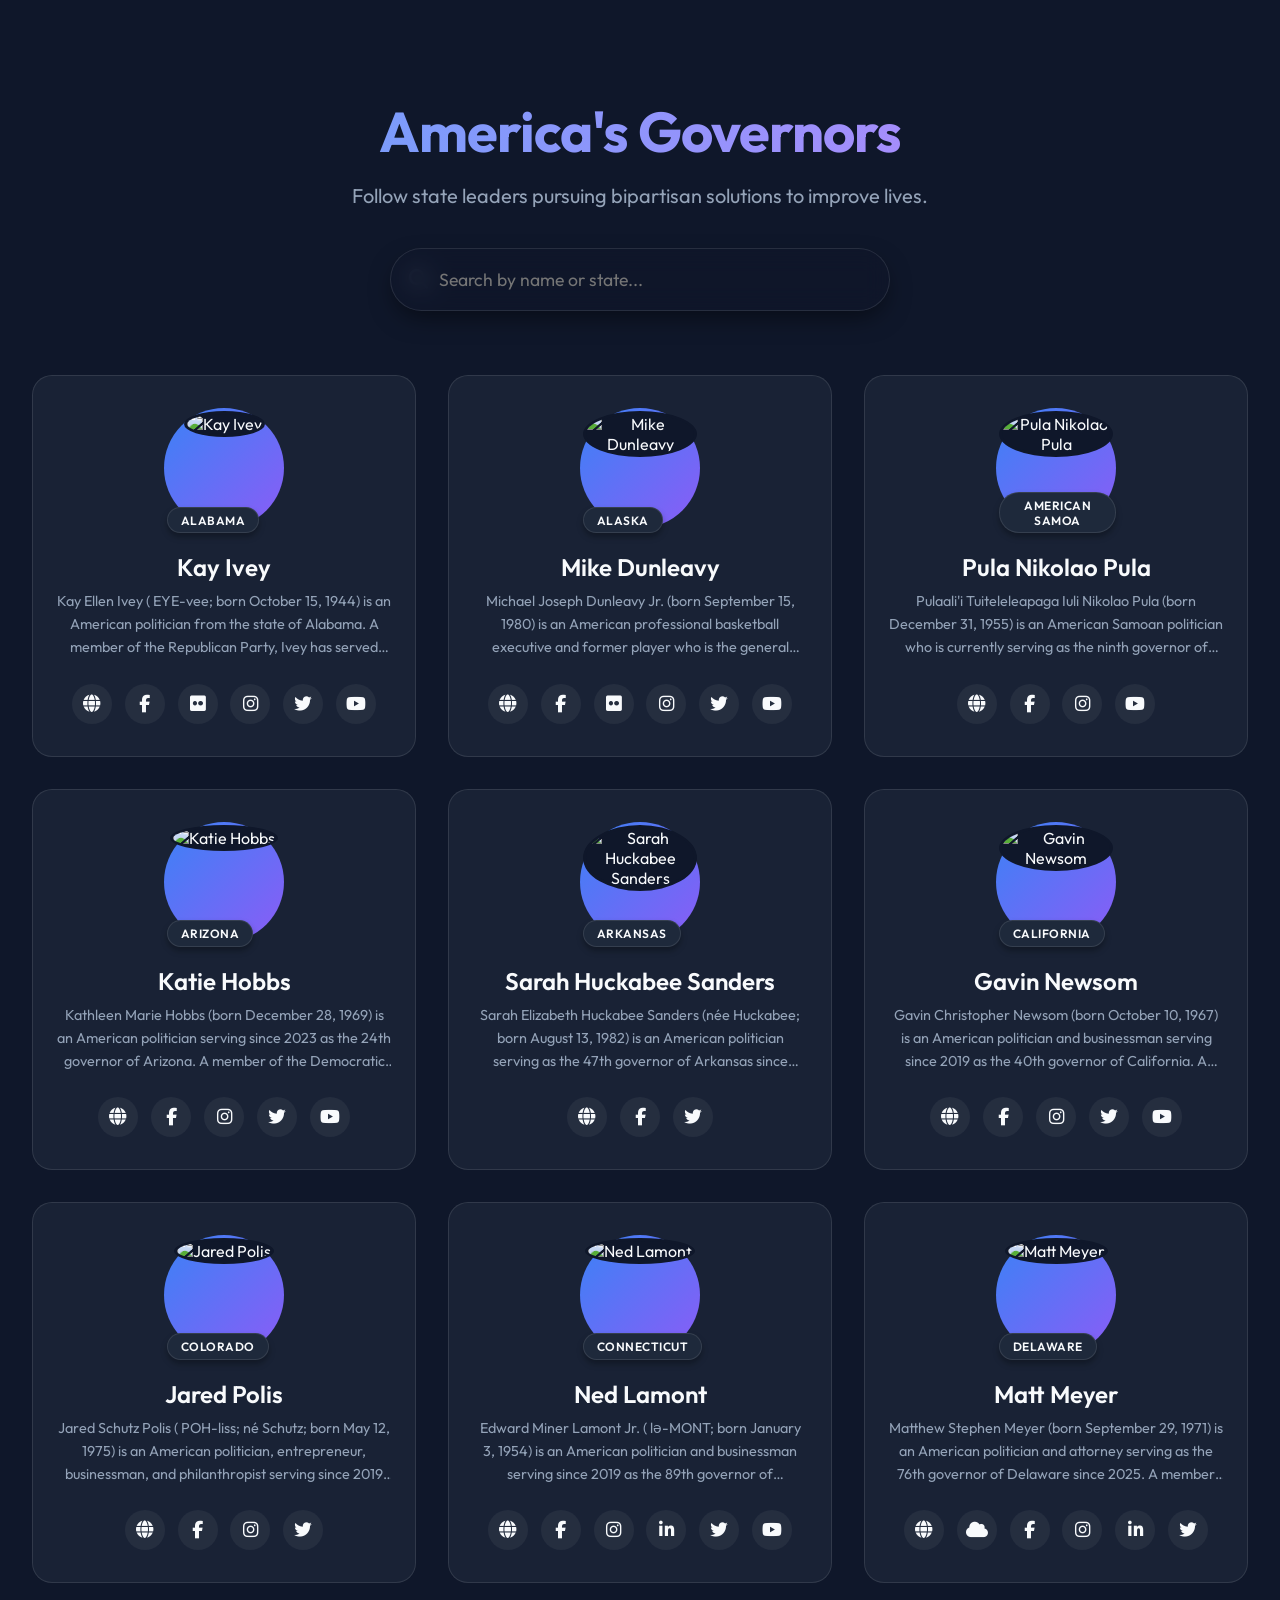
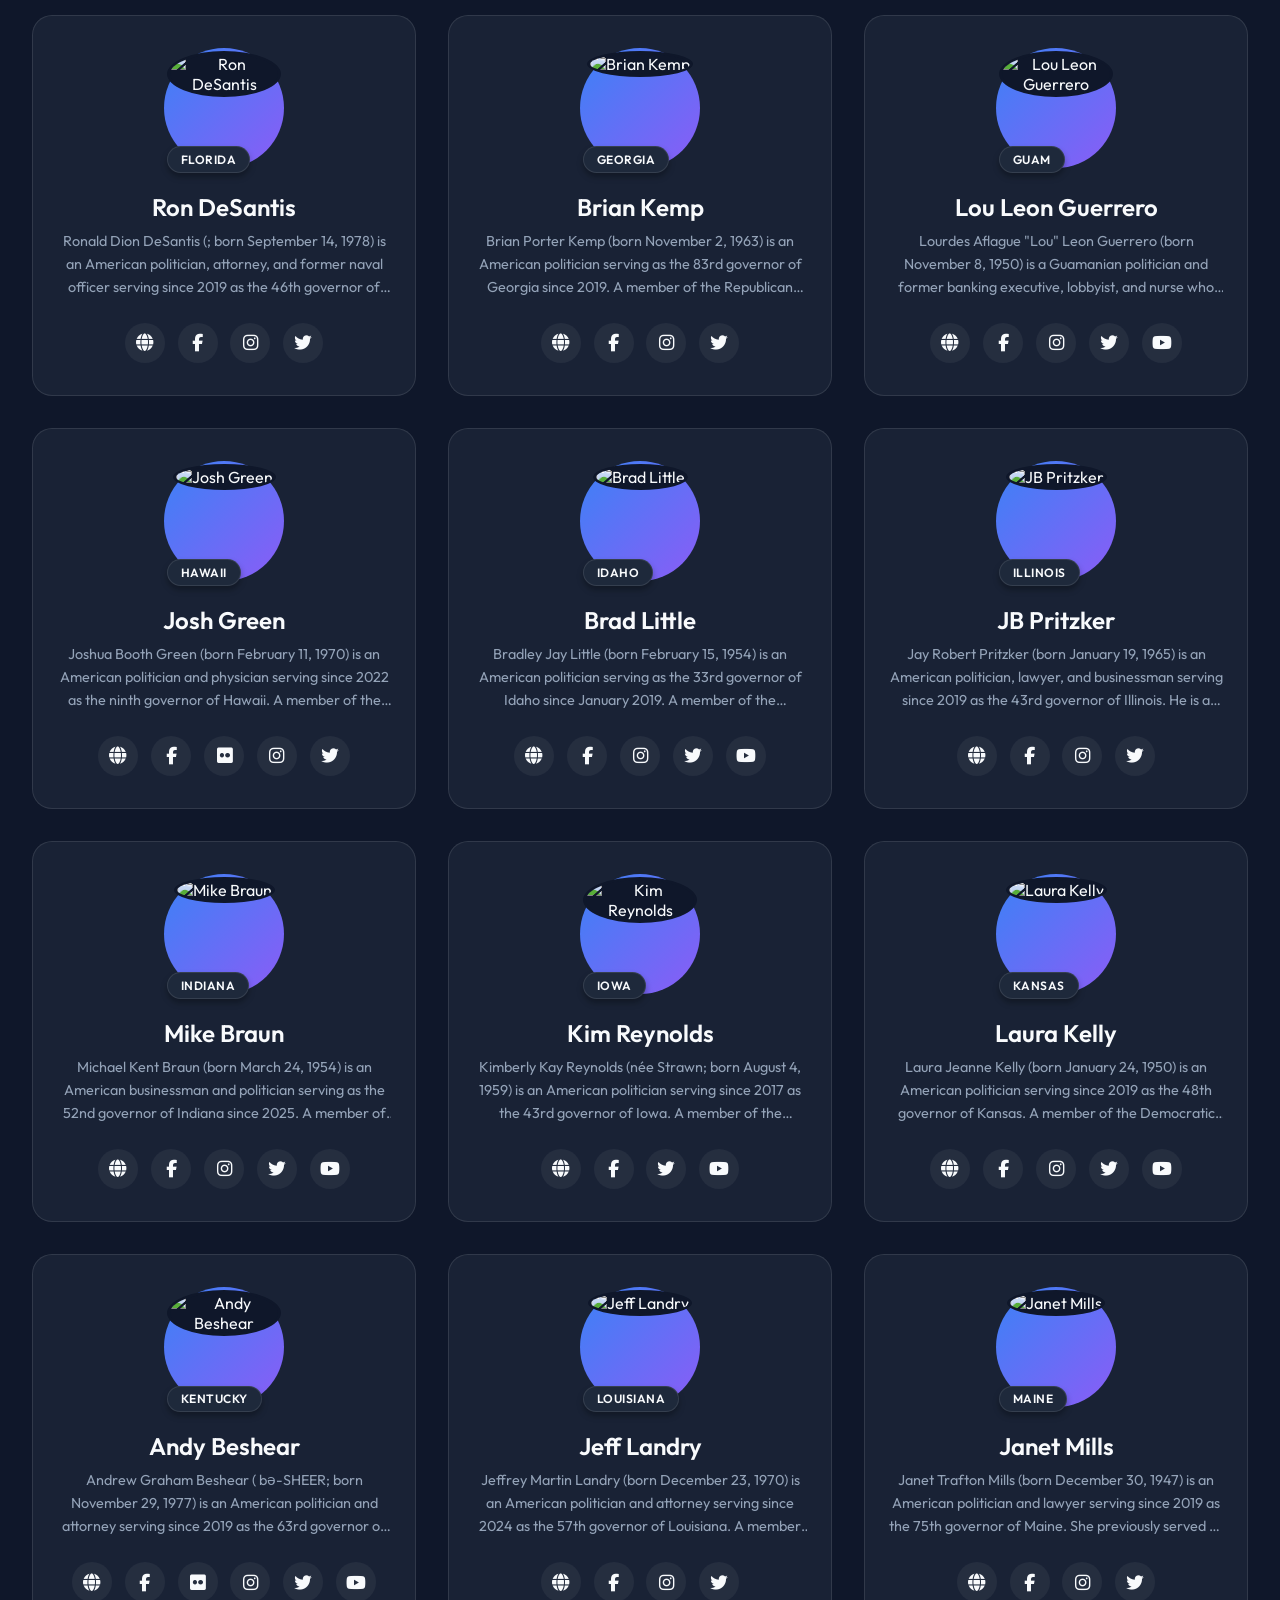
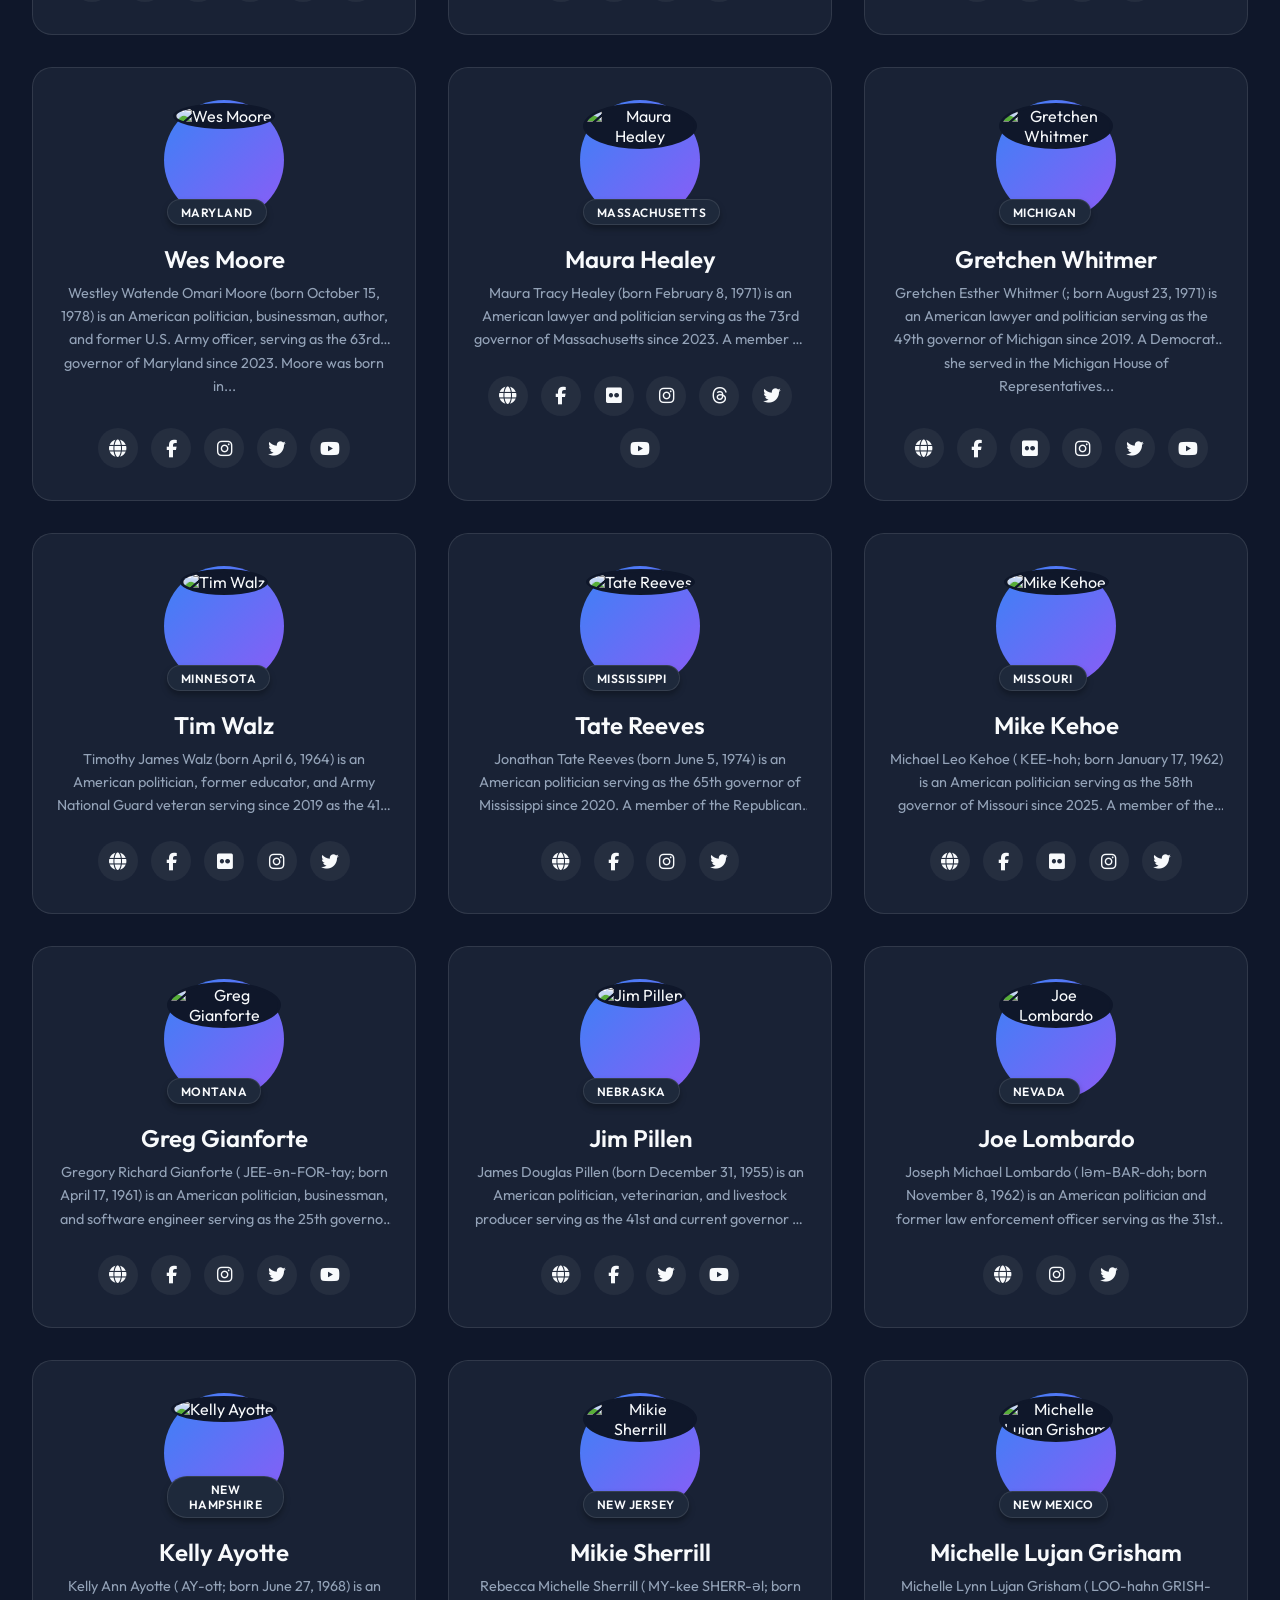
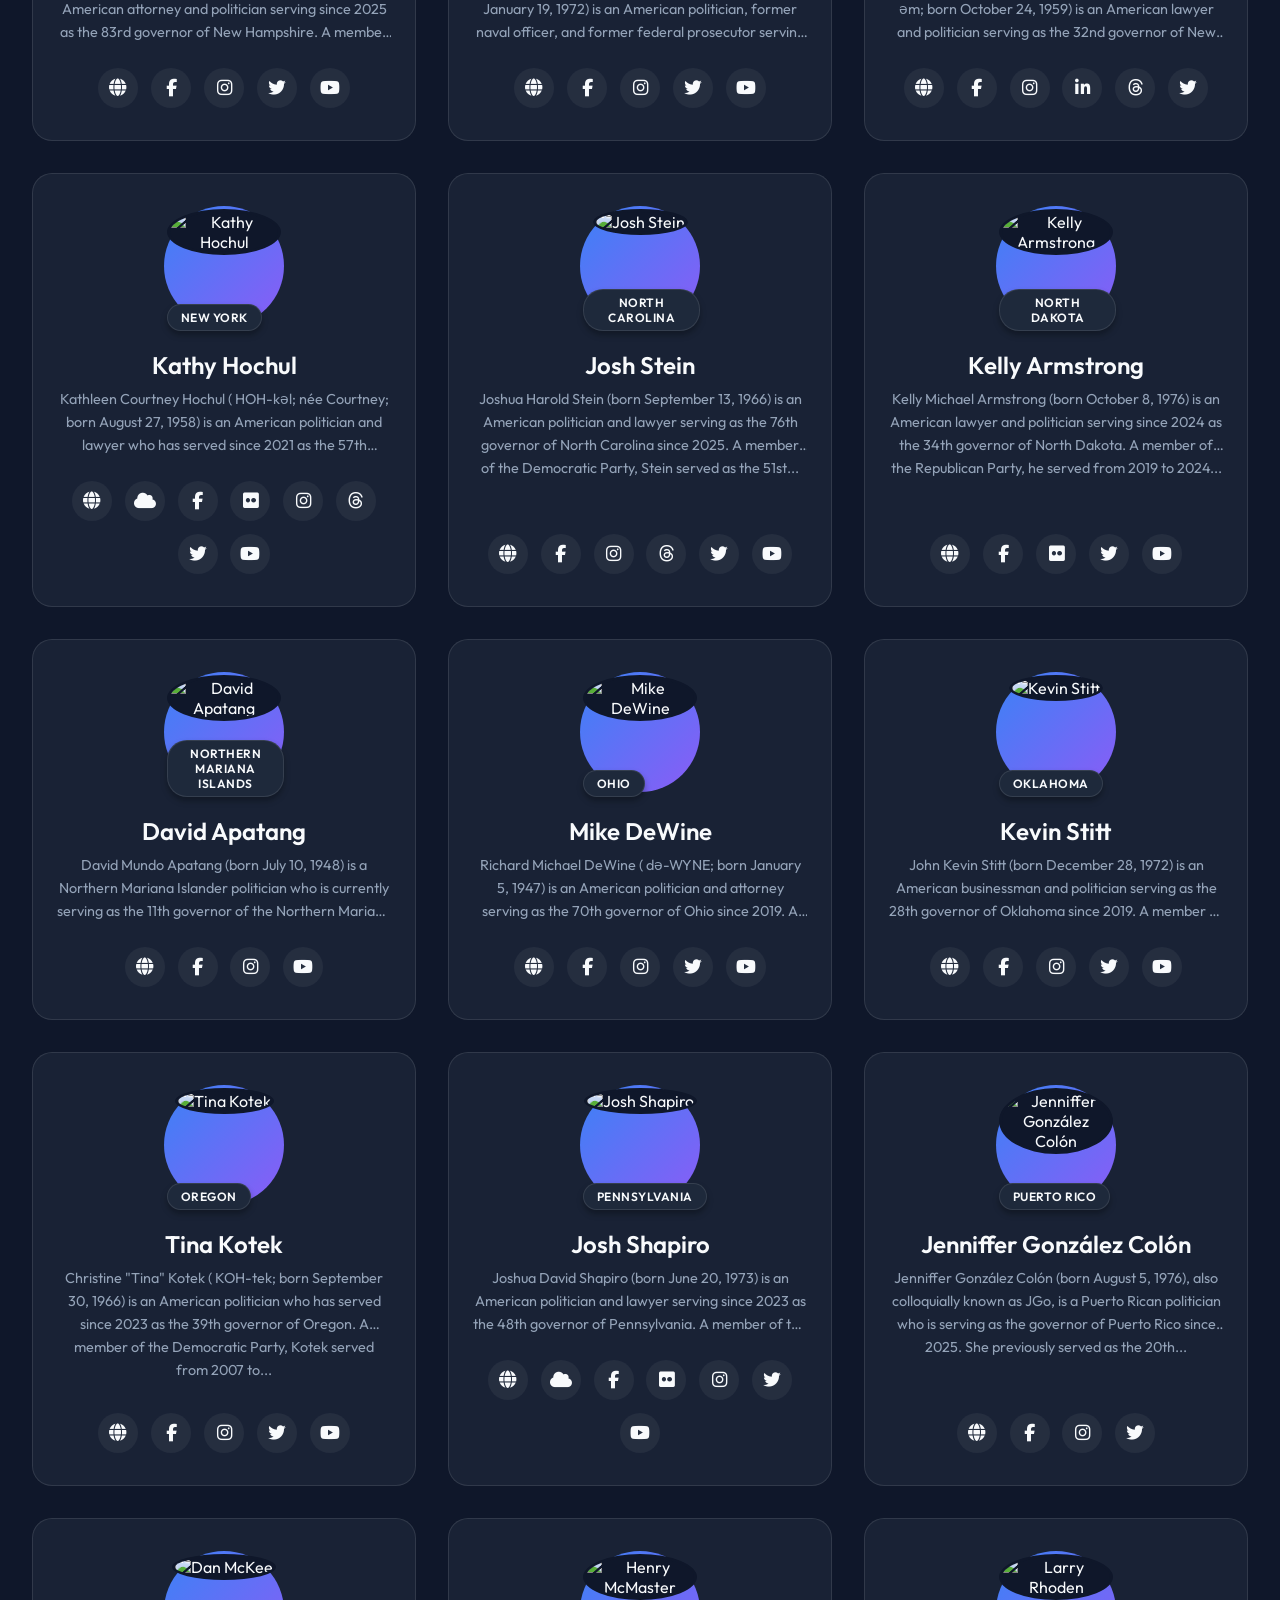
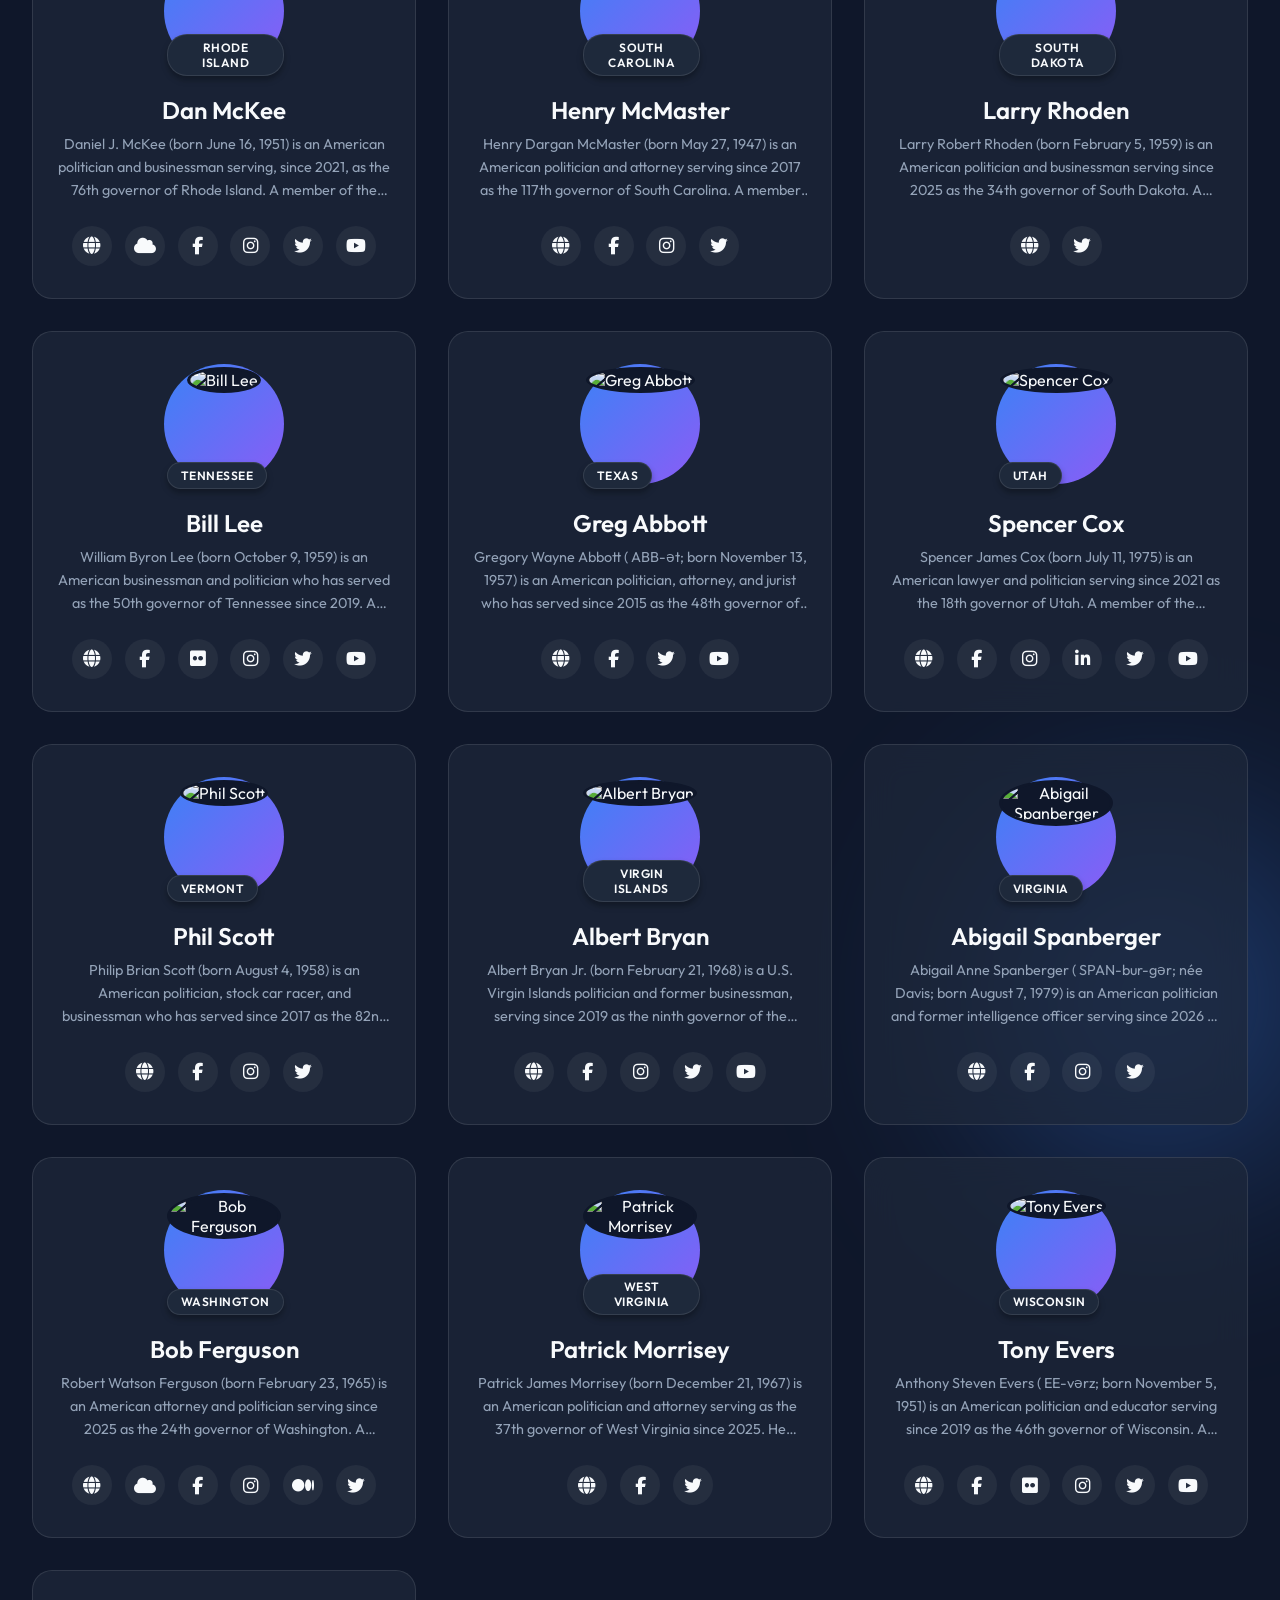
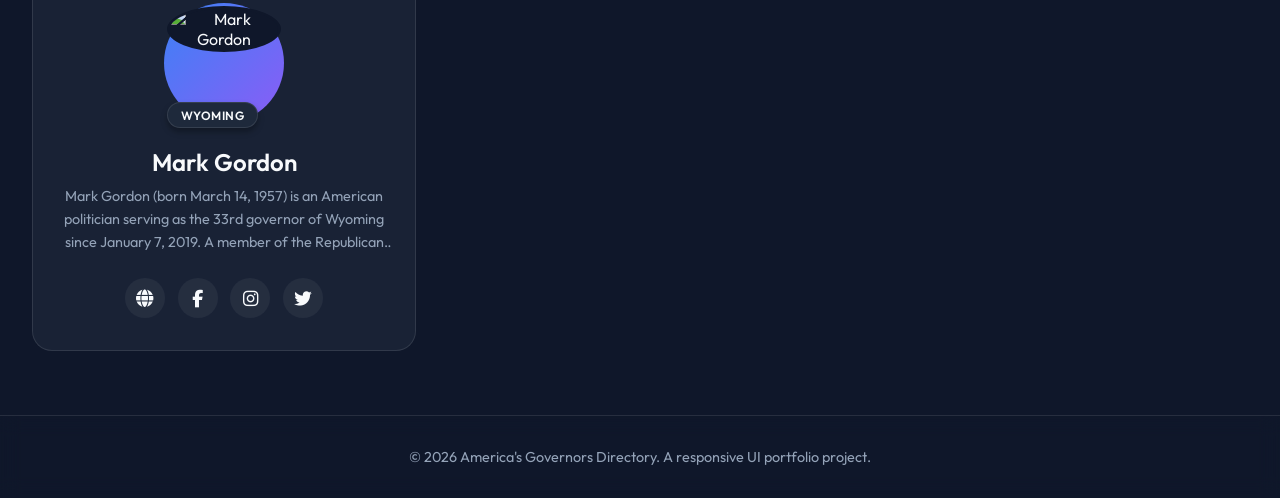
==== index.html @ 34f61ead "Initial commit: Modern UI for America's Governors Directory" ====
<!DOCTYPE html>
<html lang="en">
<head>
    <meta charset="UTF-8">
    <meta name="viewport" content="width=device-width, initial-scale=1.0">
    <title>America's Governors | Social Media Directory</title>
    <meta name="description" content="Follow America's Governors as they lead bipartisan solutions to improve lives through state government.">
    <link rel="stylesheet" href="style.css">
    <!-- Google Fonts for modern typography -->
    <link rel="preconnect" href="https://fonts.googleapis.com">
    <link rel="preconnect" href="https://fonts.gstatic.com" crossorigin>
    <link href="https://fonts.googleapis.com/css2?family=Outfit:wght@300;400;500;600;700&display=swap" rel="stylesheet">
    <!-- FontAwesome for Social Icons -->
    <link rel="stylesheet" href="https://cdnjs.cloudflare.com/ajax/libs/font-awesome/6.4.0/css/all.min.css">
</head>
<body>
    <div class="background-blob blob-1"></div>
    <div class="background-blob blob-2"></div>
    

    <header class="hero">
        <div class="hero-content">
            <h1>America's Governors</h1>
            <p>Follow state leaders pursuing bipartisan solutions to improve lives.</p>
            <div class="search-container">
                <i class="fa-solid fa-magnifying-glass search-icon"></i>
                <input type="text" id="searchInput" placeholder="Search by name or state..." autocomplete="off">
            </div>
        </div>
    </header>

    <main class="container">
        <div id="loader" class="loader">
            <div class="spinner"></div>
            <p>Loading Directory...</p>
        </div>
        
        <div class="grid" id="governorsGrid">
            <!-- Cards will be injected here by app.js -->
        </div>
        
        <div id="noResults" class="no-results hidden">
            <i class="fa-regular fa-face-frown-open"></i>
            <h3>No Governors Found</h3>
            <p>Try adjusting your search terms.</p>
        </div>
    </main>

    <footer>
        <p>&copy; 2026 America's Governors Directory. A responsive UI portfolio project.</p>
    </footer>

    <script src="data.js"></script>
    <script src="app.js"></script>
</body>
</html>
---- style.css ----
:root {
    --bg-color: #0f172a;
    --card-bg: rgba(30, 41, 59, 0.7);
    --card-border: rgba(255, 255, 255, 0.1);
    --text-main: #f8fafc;
    --text-muted: #94a3b8;
    --accent-1: #3b82f6;
    --accent-2: #8b5cf6;
    --focus-ring: rgba(59, 130, 246, 0.5);
}

* {
    box-sizing: border-box;
    margin: 0;
    padding: 0;
}

body {
    font-family: 'Outfit', sans-serif;
    background-color: var(--bg-color);
    color: var(--text-main);
    min-height: 100vh;
    display: flex;
    flex-direction: column;
    overflow-x: hidden;
    position: relative;
}

.top-nav {
    background: rgba(15, 23, 42, 0.8);
    backdrop-filter: blur(12px);
    -webkit-backdrop-filter: blur(12px);
    border-bottom: 1px solid var(--card-border);
    position: sticky;
    top: 0;
    z-index: 100;
}

.nav-container {
    max-width: 1400px;
    margin: 0 auto;
    padding: 1rem 2rem;
    display: flex;
    justify-content: space-between;
    align-items: center;
    flex-wrap: wrap;
    gap: 1rem;
}

.nav-logo {
    font-size: 1.5rem;
    color: var(--text-main);
    text-decoration: none;
}

.nav-logo b {
    color: var(--accent-1);
}

.nav-links {
    list-style: none;
    display: flex;
    gap: 1.5rem;
    flex-wrap: wrap;
}

.nav-links a {
    color: var(--text-muted);
    text-decoration: none;
    font-weight: 500;
    font-size: 0.95rem;
    transition: color 0.2s ease;
}

.nav-links a:hover, .nav-links a.active {
    color: var(--accent-1);
}

/* Background animated blobs for modern aesthetic */
.background-blob {
    position: absolute;
    border-radius: 50%;
    filter: blur(100px);
    z-index: -1;
    opacity: 0.5;
    animation: float 20s infinite alternate;
}

.blob-1 {
    top: -10%;
    left: -10%;
    width: 600px;
    height: 600px;
    background: radial-gradient(circle, var(--accent-2), transparent 70%);
}

.blob-2 {
    bottom: 10%;
    right: -10%;
    width: 500px;
    height: 500px;
    background: radial-gradient(circle, var(--accent-1), transparent 70%);
    animation-delay: -10s;
}

@keyframes float {
    0% { transform: translate(0, 0) scale(1); }
    100% { transform: translate(50px, 50px) scale(1.1); }
}

.hero {
    text-align: center;
    padding: 6rem 2rem 4rem;
    position: relative;
    z-index: 10;
}

.hero h1 {
    font-size: 3.5rem;
    font-weight: 700;
    margin-bottom: 1rem;
    background: linear-gradient(to right, #60a5fa, #c084fc);
    -webkit-background-clip: text;
    -webkit-text-fill-color: transparent;
    letter-spacing: -1px;
}

.hero p {
    font-size: 1.25rem;
    color: var(--text-muted);
    max-width: 600px;
    margin: 0 auto 2.5rem;
}

.search-container {
    position: relative;
    max-width: 500px;
    margin: 0 auto;
}

.search-icon {
    position: absolute;
    left: 1.2rem;
    top: 50%;
    transform: translateY(-50%);
    color: var(--text-muted);
    font-size: 1.2rem;
}

#searchInput {
    width: 100%;
    padding: 1.2rem 1.2rem 1.2rem 3rem;
    border-radius: 50px;
    border: 1px solid var(--card-border);
    background: rgba(15, 23, 42, 0.6);
    backdrop-filter: blur(12px);
    -webkit-backdrop-filter: blur(12px);
    color: var(--text-main);
    font-size: 1.1rem;
    font-family: 'Outfit', sans-serif;
    transition: all 0.3s ease;
    box-shadow: 0 10px 25px -5px rgba(0, 0, 0, 0.5);
}

#searchInput:focus {
    outline: none;
    border-color: var(--accent-1);
    box-shadow: 0 0 0 3px var(--focus-ring);
}

.container {
    flex: 1;
    max-width: 1400px;
    margin: 0 auto;
    padding: 0 2rem 4rem;
    width: 100%;
    z-index: 10;
}

.grid {
    display: grid;
    grid-template-columns: repeat(auto-fill, minmax(300px, 1fr));
    gap: 2rem;
}

/* Glassmorphism Card Style */
.card {
    background: var(--card-bg);
    border: 1px solid var(--card-border);
    border-radius: 20px;
    padding: 2rem 1.5rem;
    display: flex;
    flex-direction: column;
    align-items: center;
    text-align: center;
    backdrop-filter: blur(16px);
    -webkit-backdrop-filter: blur(16px);
    transition: transform 0.3s cubic-bezier(0.175, 0.885, 0.32, 1.275), box-shadow 0.3s ease;
    position: relative;
    overflow: hidden;
}

.card::before {
    content: '';
    position: absolute;
    top: 0;
    left: 0;
    right: 0;
    height: 4px;
    background: linear-gradient(90deg, var(--accent-1), var(--accent-2));
    opacity: 0;
    transition: opacity 0.3s ease;
}

.card:hover {
    transform: translateY(-8px);
    box-shadow: 0 20px 40px -10px rgba(0, 0, 0, 0.5);
    background: rgba(30, 41, 59, 0.85);
}

.card:hover::before {
    opacity: 1;
}

.image-wrapper {
    width: 120px;
    height: 120px;
    border-radius: 50%;
    margin-bottom: 1.5rem;
    position: relative;
    padding: 3px;
    background: linear-gradient(135deg, var(--accent-1), var(--accent-2));
}

.profile-img {
    width: 100%;
    height: 100%;
    object-fit: cover;
    border-radius: 50%;
    background-color: var(--bg-color);
    border: 3px solid var(--bg-color);
}

/* Fallback avatar styles */
.avatar-placeholder {
    width: 100%;
    height: 100%;
    display: flex;
    align-items: center;
    justify-content: center;
    border-radius: 50%;
    background-color: #334155;
    color: var(--text-main);
    font-size: 2.5rem;
    font-weight: 600;
    border: 3px solid var(--bg-color);
}

.state-badge {
    position: absolute;
    bottom: -5px;
    background: #1e293b;
    border: 1px solid var(--card-border);
    padding: 0.3rem 0.8rem;
    border-radius: 20px;
    font-size: 0.75rem;
    font-weight: 600;
    letter-spacing: 0.5px;
    text-transform: uppercase;
    box-shadow: 0 4px 6px rgba(0, 0, 0, 0.3);
}

.gov-name {
    font-size: 1.5rem;
    font-weight: 600;
    margin-bottom: 0.5rem;
    color: var(--text-main);
}

.gov-summary {
    font-size: 0.9rem;
    color: var(--text-muted);
    line-height: 1.6;
    margin-bottom: 1.5rem;
    display: -webkit-box;
    -webkit-line-clamp: 3;
    -webkit-box-orient: vertical;
    overflow: hidden;
    text-overflow: ellipsis;
    flex-grow: 1; /* Pushes social links to bottom */
}

.social-links {
    display: flex;
    flex-wrap: wrap;
    justify-content: center;
    gap: 0.8rem;
    width: 100%;
}

.social-link {
    width: 40px;
    height: 40px;
    display: flex;
    align-items: center;
    justify-content: center;
    border-radius: 50%;
    background: rgba(255, 255, 255, 0.05);
    color: var(--text-main);
    text-decoration: none;
    font-size: 1.1rem;
    transition: all 0.2s ease;
    border: 1px solid transparent;
}

.social-link:hover {
    background: var(--accent-1);
    color: white;
    transform: scale(1.1) rotate(5deg);
    box-shadow: 0 0 15px rgba(59, 130, 246, 0.4);
}

/* Different colors for specific brands on hover */
.social-link.icon-facebook:hover { background: #1877F2; box-shadow: 0 0 15px rgba(24, 119, 242, 0.4); }
.social-link.icon-twitter:hover { background: #1DA1F2; box-shadow: 0 0 15px rgba(29, 161, 242, 0.4); }
.social-link.icon-instagram:hover { background: #E1306C; box-shadow: 0 0 15px rgba(225, 48, 108, 0.4); }
.social-link.icon-youtube:hover { background: #FF0000; box-shadow: 0 0 15px rgba(255, 0, 0, 0.4); }
.social-link.icon-linkedin:hover { background: #0A66C2; box-shadow: 0 0 15px rgba(10, 102, 194, 0.4); }
.social-link.icon-flickr:hover { background: #ff0084; box-shadow: 0 0 15px rgba(255, 0, 132, 0.4); }
.social-link.icon-threads:hover { background: #000000; border-color: #333; }

/* Loader */
.loader {
    display: flex;
    flex-direction: column;
    align-items: center;
    justify-content: center;
    padding: 4rem 0;
}

.spinner {
    width: 50px;
    height: 50px;
    border: 4px solid rgba(255,255,255,0.1);
    border-top-color: var(--accent-1);
    border-radius: 50%;
    animation: spin 1s linear infinite;
    margin-bottom: 1rem;
}

@keyframes spin { 100% { transform: rotate(360deg); } }

/* No Results */
.no-results {
    text-align: center;
    padding: 4rem 0;
    color: var(--text-muted);
}

.no-results.hidden {
    display: none;
}

.no-results i {
    font-size: 4rem;
    margin-bottom: 1rem;
    color: rgba(255,255,255,0.2);
}

.no-results h3 {
    font-size: 1.5rem;
    color: var(--text-main);
    margin-bottom: 0.5rem;
}

footer {
    text-align: center;
    padding: 2rem;
    border-top: 1px solid var(--card-border);
    margin-top: auto;
    color: var(--text-muted);
    font-size: 0.9rem;
    backdrop-filter: blur(10px);
}

/* Responsiveness */
@media (max-width: 768px) {
    .hero h1 { font-size: 2.5rem; }
    .hero p { font-size: 1.1rem; }
    .grid { grid-template-columns: repeat(auto-fill, minmax(280px, 1fr)); }
}
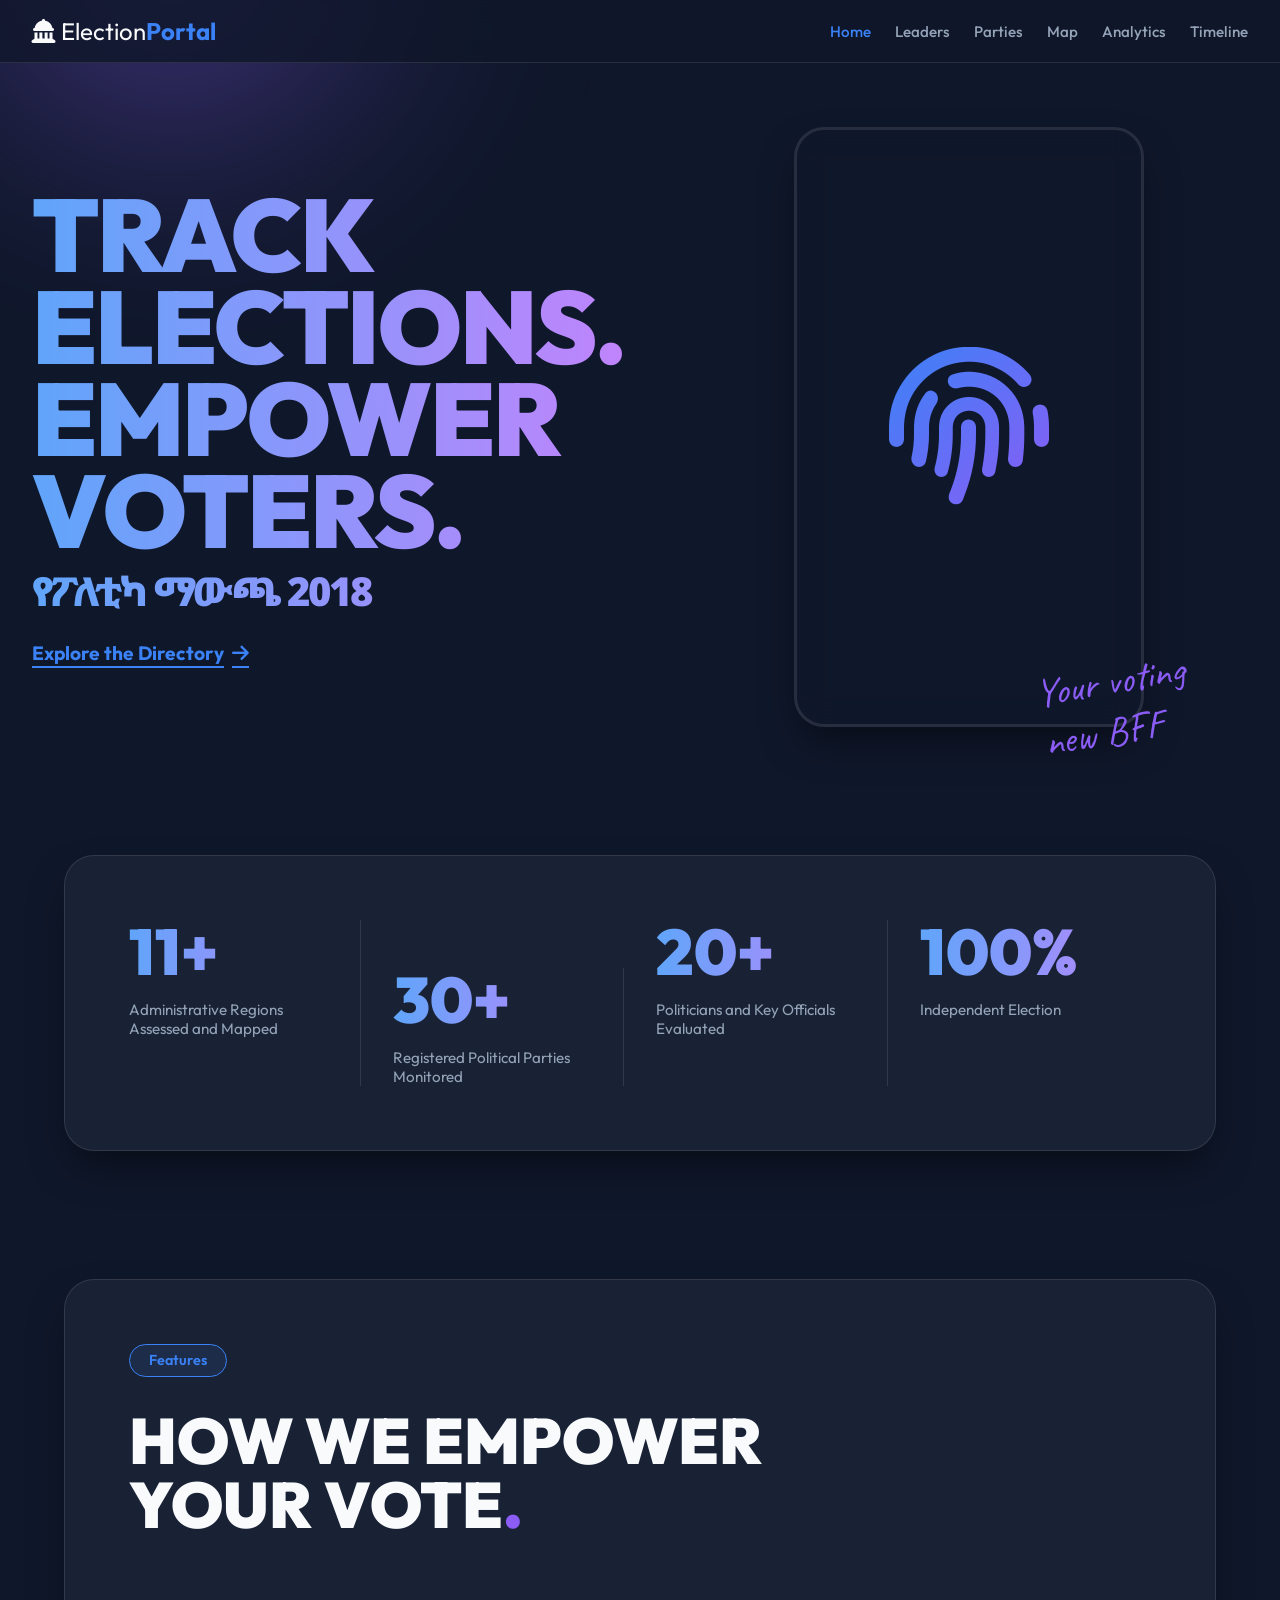
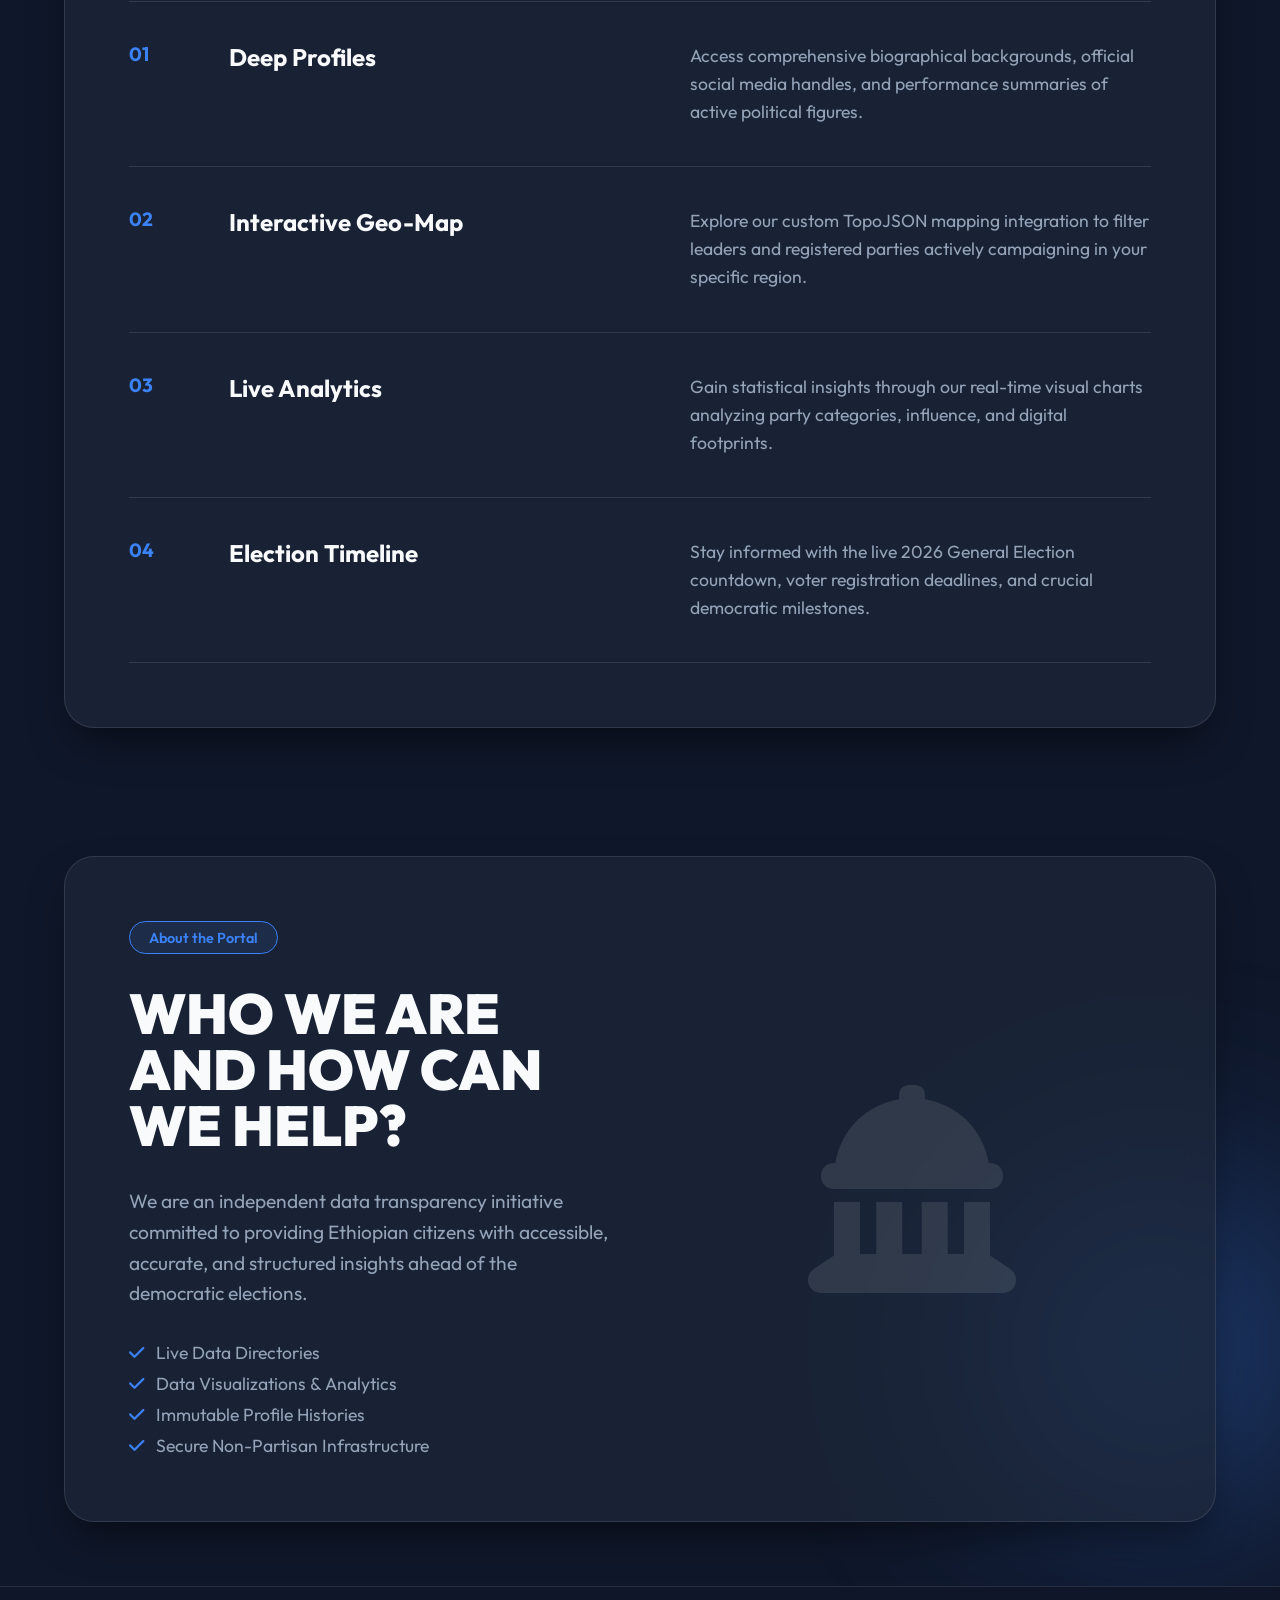
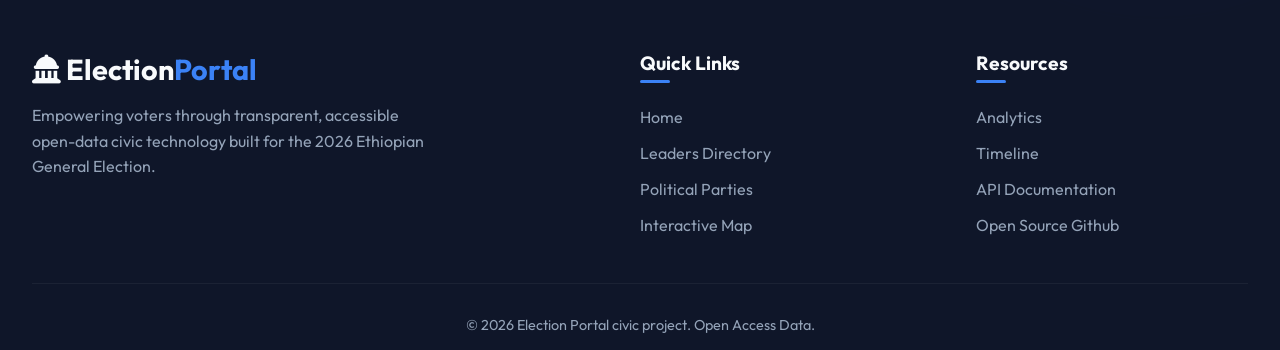
==== commit b9662820: "Add files via upload" ====
--- a/index.html
+++ b/index.html
@@ -1,56 +1,532 @@
 <!DOCTYPE html>
 <html lang="en">
+
 <head>
     <meta charset="UTF-8">
     <meta name="viewport" content="width=device-width, initial-scale=1.0">
-    <title>America's Governors | Social Media Directory</title>
-    <meta name="description" content="Follow America's Governors as they lead bipartisan solutions to improve lives through state government.">
-    <link rel="stylesheet" href="style.css">
-    <!-- Google Fonts for modern typography -->
+    <title>Ethiopian Elections 2026 | Election Portal</title>
+    <meta name="description" content="Comprehensive open-data portal tracking Ethiopian political leaders and parties.">
+    <link rel="stylesheet" href="css/style.css">
+
+    <!-- Google Fonts -->
     <link rel="preconnect" href="https://fonts.googleapis.com">
     <link rel="preconnect" href="https://fonts.gstatic.com" crossorigin>
-    <link href="https://fonts.googleapis.com/css2?family=Outfit:wght@300;400;500;600;700&display=swap" rel="stylesheet">
-    <!-- FontAwesome for Social Icons -->
+    <link
+        href="https://fonts.googleapis.com/css2?family=Caveat:wght@600&family=Outfit:wght@300;400;500;700;900&family=Noto+Sans+Ethiopic:wght@400;700;900&display=swap"
+        rel="stylesheet">
     <link rel="stylesheet" href="https://cdnjs.cloudflare.com/ajax/libs/font-awesome/6.4.0/css/all.min.css">
+
+    <style>
+        .intro-hero {
+            padding: 4rem 2rem;
+            display: grid;
+            grid-template-columns: 1fr 1fr;
+            gap: 4rem;
+            position: relative;
+            z-index: 10;
+            max-width: 1400px;
+            margin: 0 auto;
+        }
+
+        .hero-left {
+            display: flex;
+            flex-direction: column;
+            justify-content: center;
+        }
+
+        .hero-title {
+            font-size: clamp(3.5rem, 8vw, 6.5rem);
+            font-weight: 900;
+            text-transform: uppercase;
+            line-height: 0.9;
+            letter-spacing: -2px;
+            margin-bottom: 2rem;
+            background: linear-gradient(to right, #60a5fa, #c084fc);
+            -webkit-background-clip: text;
+            -webkit-text-fill-color: transparent;
+        }
+
+        .amharic-sub {
+            font-family: 'Noto Sans Ethiopic', sans-serif;
+            font-size: 2.5rem;
+            font-weight: 900;
+            margin-top: 1rem;
+            display: block;
+            color: var(--text-main);
+        }
+
+        .hero-link {
+            font-weight: 700;
+            font-size: 1.2rem;
+            text-decoration: underline;
+            text-underline-offset: 6px;
+            text-decoration-thickness: 2px;
+            display: inline-flex;
+            align-items: center;
+            gap: 0.5rem;
+            color: var(--accent-1);
+        }
+
+        .hero-link:hover {
+            color: var(--accent-2);
+        }
+
+        .hero-right {
+            display: flex;
+            justify-content: center;
+            align-items: flex-start;
+            gap: 3rem;
+            position: relative;
+        }
+
+        .hero-image-wrapper {
+            background: transparent;
+            border: 3px solid var(--card-border);
+            width: 350px;
+            height: 600px;
+            position: relative;
+            display: flex;
+            align-items: center;
+            justify-content: center;
+            border-radius: 30px;
+            backdrop-filter: blur(16px);
+            box-shadow: 0 20px 40px -10px rgba(0, 0, 0, 0.5);
+        }
+
+        .hero-image-wrapper i {
+            font-size: 10rem;
+            background: linear-gradient(135deg, var(--accent-1), var(--accent-2));
+            -webkit-background-clip: text;
+            -webkit-text-fill-color: transparent;
+        }
+
+        .handwriting {
+            font-family: 'Caveat', cursive;
+            color: var(--accent-2);
+            font-size: 2.5rem;
+            position: absolute;
+            bottom: -2rem;
+            right: -3rem;
+            transform: rotate(-10deg);
+            white-space: nowrap;
+            z-index: 10;
+        }
+
+        .hero-nav {
+            list-style: none;
+            display: flex;
+            flex-direction: column;
+            gap: 1.5rem;
+            font-weight: 500;
+            font-size: 1.2rem;
+            margin-top: 2rem;
+        }
+
+        .hero-nav a {
+            color: var(--text-muted);
+            transition: color 0.3s ease;
+        }
+
+        .hero-nav a:hover {
+            color: var(--accent-1);
+        }
+
+        .glass-panel {
+            background: var(--card-bg);
+            border: 1px solid var(--card-border);
+            border-radius: 30px;
+            backdrop-filter: blur(16px);
+            padding: 4rem;
+            margin: 4rem auto;
+            max-width: 1400px;
+            width: 90%;
+            box-shadow: 0 20px 40px -10px rgba(0, 0, 0, 0.5);
+            position: relative;
+            z-index: 10;
+        }
+
+        /* --- STATS SECTION --- */
+        .stats-grid {
+            display: grid;
+            grid-template-columns: repeat(4, 1fr);
+            gap: 2rem;
+        }
+
+        .stat-box {
+            display: flex;
+            flex-direction: column;
+            border-right: 1px solid rgba(255, 255, 255, 0.1);
+            padding-right: 2rem;
+        }
+
+        .stat-box:last-child {
+            border-right: none;
+            padding-right: 0;
+        }
+
+        .stat-number {
+            font-size: 4rem;
+            font-weight: 900;
+            line-height: 1;
+            margin-bottom: 1rem;
+            background: linear-gradient(to right, #60a5fa, #c084fc);
+            -webkit-background-clip: text;
+            -webkit-text-fill-color: transparent;
+        }
+
+        .stat-label {
+            font-size: 0.95rem;
+            color: var(--text-muted);
+        }
+
+        /* Offset the second stat slightly */
+        .stat-box:nth-child(2) {
+            margin-top: 3rem;
+        }
+
+        /* --- PROCESS SECTION --- */
+        .pill-badge {
+            border: 1px solid var(--accent-1);
+            color: var(--accent-1);
+            background: rgba(59, 130, 246, 0.1);
+            padding: 0.4rem 1.2rem;
+            border-radius: 50px;
+            font-size: 0.9rem;
+            font-weight: 600;
+            display: inline-block;
+            margin-bottom: 2rem;
+        }
+
+        .section-title {
+            font-size: 4rem;
+            font-weight: 900;
+            text-transform: uppercase;
+            line-height: 1;
+            margin-bottom: 4rem;
+        }
+
+        .section-title span {
+            color: var(--accent-2);
+        }
+
+        .process-list {
+            border-top: 1px solid rgba(255, 255, 255, 0.1);
+        }
+
+        .process-item {
+            display: grid;
+            grid-template-columns: 100px 1fr 1fr;
+            padding: 2.5rem 0;
+            border-bottom: 1px solid rgba(255, 255, 255, 0.1);
+            align-items: start;
+        }
+
+        .process-num {
+            font-weight: 700;
+            font-size: 1.2rem;
+            color: var(--accent-1);
+        }
+
+        .process-name {
+            font-weight: 700;
+            font-size: 1.5rem;
+            color: var(--text-main);
+        }
+
+        .process-desc {
+            font-size: 1.1rem;
+            color: var(--text-muted);
+            line-height: 1.6;
+        }
+
+        /* --- DARK ABOUT SECTION --- */
+        .about-section {
+            display: grid;
+            grid-template-columns: 1fr 1fr;
+            gap: 4rem;
+            align-items: center;
+        }
+
+        .about-title {
+            font-size: 3.5rem;
+            font-weight: 900;
+            line-height: 1;
+            margin-bottom: 2rem;
+        }
+
+        .about-desc {
+            font-size: 1.2rem;
+            color: var(--text-muted);
+            margin-bottom: 2rem;
+            line-height: 1.6;
+        }
+
+        /* --- CIRCLE BUTTONS --- */
+        .bottom-circles {
+            display: flex;
+            justify-content: center;
+            align-items: center;
+            padding: 4rem 0;
+            position: relative;
+            z-index: 10;
+        }
+
+        .circle-dark {
+            width: 250px;
+            height: 250px;
+            background: rgba(15, 23, 42, 0.8);
+            border: 1px solid rgba(255, 255, 255, 0.1);
+            backdrop-filter: blur(10px);
+            border-radius: 50%;
+            display: flex;
+            align-items: center;
+            justify-content: center;
+            text-align: center;
+            font-family: 'Caveat', cursive;
+            font-size: 3rem;
+            color: var(--accent-1);
+            transform: translateX(20px);
+            z-index: 2;
+        }
+
+        .circle-light {
+            width: 200px;
+            height: 200px;
+            background: transparent;
+            border: 2px solid var(--accent-2);
+            border-radius: 50%;
+            display: flex;
+            align-items: center;
+            justify-content: center;
+            font-weight: 700;
+            font-size: 1.1rem;
+            text-transform: uppercase;
+            transform: translateX(-20px);
+            text-decoration: underline;
+            text-underline-offset: 4px;
+            color: var(--text-main);
+            transition: all 0.3s ease;
+        }
+
+        .circle-light:hover {
+            background: rgba(139, 92, 246, 0.2);
+            cursor: pointer;
+            color: #fff;
+        }
+
+        @media (max-width: 1024px) {
+            .hero-title {
+                font-size: 3rem;
+            }
+
+            .section-title,
+            .about-title {
+                font-size: 2.5rem;
+            }
+
+            .intro-hero,
+            .about-section,
+            .process-item {
+                grid-template-columns: 1fr;
+                gap: 2rem;
+            }
+
+            .stats-grid {
+                grid-template-columns: 1fr 1fr;
+                gap: 2rem;
+            }
+
+            .stat-box {
+                border: none;
+                padding: 0;
+            }
+
+            .stat-box:nth-child(2) {
+                margin-top: 0;
+            }
+
+            .hero-right {
+                justify-content: flex-start;
+                flex-direction: column;
+                gap: 1rem;
+            }
+
+            .glass-panel {
+                padding: 2rem;
+                margin: 2rem auto;
+            }
+
+            .process-item {
+                gap: 1rem;
+            }
+
+            .bottom-circles {
+                flex-direction: column;
+                gap: 1rem;
+                transform: none;
+                padding-bottom: 5rem;
+            }
+
+            .circle-dark,
+            .circle-light {
+                transform: none;
+                border-radius: 20px;
+                width: 100%;
+                height: 100px;
+            }
+        }
+    </style>
 </head>
+
 <body>
+
+    <nav class="top-nav">
+        <div class="nav-container">
+            <a href="index.html" class="nav-logo"><i class="fa-solid fa-landmark-dome"></i> Election<b>Portal</b></a>
+            <ul class="nav-links">
+                <li><a href="index.html" class="active">Home</a></li>
+                <li><a href="html/ethiopia.html">Leaders</a></li>
+                <li><a href="html/parties.html">Parties</a></li>
+                <li><a href="html/map.html">Map</a></li>
+                <li><a href="html/analytics.html">Analytics</a></li>
+                <li><a href="html/timeline.html">Timeline</a></li>
+            </ul>
+        </div>
+    </nav>
+
     <div class="background-blob blob-1"></div>
     <div class="background-blob blob-2"></div>
-    
-
-    <header class="hero">
-        <div class="hero-content">
-            <h1>America's Governors</h1>
-            <p>Follow state leaders pursuing bipartisan solutions to improve lives.</p>
-            <div class="search-container">
-                <i class="fa-solid fa-magnifying-glass search-icon"></i>
-                <input type="text" id="searchInput" placeholder="Search by name or state..." autocomplete="off">
-            </div>
-        </div>
-    </header>
-
-    <main class="container">
-        <div id="loader" class="loader">
-            <div class="spinner"></div>
-            <p>Loading Directory...</p>
-        </div>
-        
-        <div class="grid" id="governorsGrid">
-            <!-- Cards will be injected here by app.js -->
-        </div>
-        
-        <div id="noResults" class="no-results hidden">
-            <i class="fa-regular fa-face-frown-open"></i>
-            <h3>No Governors Found</h3>
-            <p>Try adjusting your search terms.</p>
-        </div>
-    </main>
-
-    <footer>
-        <p>&copy; 2026 America's Governors Directory. A responsive UI portfolio project.</p>
+
+    <section class="intro-hero">
+        <div class="hero-left">
+            <h1 class="hero-title">
+                TRACK ELECTIONS.<br>EMPOWER VOTERS.
+                <span class="amharic-sub">የፖለቲካ ማውጫ 2018</span>
+            </h1>
+            <a href="html/ethiopia.html" class="hero-link">Explore the Directory <i
+                    class="fa-solid fa-arrow-right"></i></a>
+        </div>
+        <div class="hero-right">
+            <div class="hero-image-wrapper">
+                <i class="fa-solid fa-fingerprint"></i>
+                <div class="handwriting">Your voting<br>new BFF</div>
+            </div>
+
+        </div>
+    </section>
+
+    <!-- STATS SECTION -->
+    <section class="glass-panel">
+        <div class="stats-grid">
+            <div class="stat-box">
+                <div class="stat-number">11+</div>
+                <div class="stat-label">Administrative Regions Assessed and Mapped</div>
+            </div>
+            <div class="stat-box">
+                <div class="stat-number">30+</div>
+                <div class="stat-label">Registered Political Parties Monitored</div>
+            </div>
+            <div class="stat-box">
+                <div class="stat-number">20+</div>
+                <div class="stat-label">Politicians and Key Officials Evaluated</div>
+            </div>
+            <div class="stat-box">
+                <div class="stat-number">100%</div>
+                <div class="stat-label">Independent Election</div>
+            </div>
+        </div>
+    </section>
+
+    <!-- PROCESS SECTION -->
+    <section class="glass-panel">
+        <div class="pill-badge">Features</div>
+        <h2 class="section-title">HOW WE EMPOWER<br>YOUR VOTE<span>.</span></h2>
+
+        <div class="process-list">
+            <div class="process-item">
+                <div class="process-num">01</div>
+                <div class="process-name">Deep Profiles</div>
+                <div class="process-desc">Access comprehensive biographical backgrounds, official social media handles,
+                    and performance summaries of active political figures.</div>
+            </div>
+            <div class="process-item">
+                <div class="process-num">02</div>
+                <div class="process-name">Interactive Geo-Map</div>
+                <div class="process-desc">Explore our custom TopoJSON mapping integration to filter leaders and
+                    registered parties actively campaigning in your specific region.</div>
+            </div>
+            <div class="process-item">
+                <div class="process-num">03</div>
+                <div class="process-name">Live Analytics</div>
+                <div class="process-desc">Gain statistical insights through our real-time visual charts analyzing party
+                    categories, influence, and digital footprints.</div>
+            </div>
+            <div class="process-item">
+                <div class="process-num">04</div>
+                <div class="process-name">Election Timeline</div>
+                <div class="process-desc">Stay informed with the live 2026 General Election countdown, voter
+                    registration deadlines, and crucial democratic milestones.</div>
+            </div>
+        </div>
+    </section>
+
+    <!-- ABOUT SECTION -->
+    <section class="glass-panel about-section">
+        <div>
+            <div class="pill-badge">About the Portal</div>
+            <h2 class="about-title">WHO WE ARE AND HOW CAN WE HELP?</h2>
+            <p class="about-desc">We are an independent data transparency initiative committed to providing Ethiopian
+                citizens with accessible, accurate, and structured insights ahead of the democratic elections.</p>
+            <ul
+                style="list-style: none; display:flex; flex-direction:column; gap:0.5rem; font-size:1.1rem; color:var(--text-muted);">
+                <li><i class="fa-solid fa-check" style="color:var(--accent-1); margin-right: 0.5rem;"></i> Live Data
+                    Directories</li>
+                <li><i class="fa-solid fa-check" style="color:var(--accent-1); margin-right: 0.5rem;"></i> Data
+                    Visualizations & Analytics</li>
+                <li><i class="fa-solid fa-check" style="color:var(--accent-1); margin-right: 0.5rem;"></i> Immutable
+                    Profile Histories</li>
+                <li><i class="fa-solid fa-check" style="color:var(--accent-1); margin-right: 0.5rem;"></i> Secure
+                    Non-Partisan Infrastructure</li>
+            </ul>
+        </div>
+        <div style="text-align:center;">
+            <i class="fa-solid fa-landmark-dome" style="font-size: 13rem; color: var(--card-border);"></i>
+        </div>
+    </section>
+
+
+    <footer class="pro-footer">
+        <div class="footer-container">
+            <div class="footer-brand">
+                <h3><i class="fa-solid fa-landmark-dome"></i> Election<b>Portal</b></h3>
+                <p>Empowering voters through transparent, accessible open-data civic technology built for the 2026
+                    Ethiopian General Election.</p>
+            </div>
+            <div class="footer-links">
+                <h4>Quick Links</h4>
+                <ul>
+                    <li><a href="../index.html">Home</a></li>
+                    <li><a href="ethiopia.html">Leaders Directory</a></li>
+                    <li><a href="parties.html">Political Parties</a></li>
+                    <li><a href="map.html">Interactive Map</a></li>
+                </ul>
+            </div>
+            <div class="footer-links">
+                <h4>Resources</h4>
+                <ul>
+                    <li><a href="analytics.html">Analytics</a></li>
+                    <li><a href="timeline.html">Timeline</a></li>
+                    <li><a href="#">API Documentation</a></li>
+                    <li><a href="https://github.com/Abel-Berhane-web/governers" target="_blank">Open Source Github</a>
+                    </li>
+                </ul>
+            </div>
+        </div>
+        <div class="footer-bottom">
+            <p>&copy; 2026 Election Portal civic project. Open Access Data.</p>
+        </div>
     </footer>
 
-    <script src="data.js"></script>
-    <script src="app.js"></script>
 </body>
-</html>
+
+</html>
--- a/css/style.css
+++ b/css/style.css
@@ -0,0 +1,708 @@
+:root {
+    --bg-color: #0f172a;
+    --card-bg: rgba(30, 41, 59, 0.7);
+    --card-border: rgba(255, 255, 255, 0.1);
+    --text-main: #f8fafc;
+    --text-muted: #94a3b8;
+    --accent-1: #3b82f6;
+    --accent-2: #8b5cf6;
+    --focus-ring: rgba(59, 130, 246, 0.5);
+}
+
+* {
+    box-sizing: border-box;
+    margin: 0;
+    padding: 0;
+}
+
+body {
+    font-family: 'Outfit', sans-serif;
+    background-color: var(--bg-color);
+    color: var(--text-main);
+    min-height: 100vh;
+    display: flex;
+    flex-direction: column;
+    overflow-x: hidden;
+    position: relative;
+}
+
+.top-nav {
+    background: rgba(15, 23, 42, 0.8);
+    backdrop-filter: blur(12px);
+    -webkit-backdrop-filter: blur(12px);
+    border-bottom: 1px solid var(--card-border);
+    position: sticky;
+    top: 0;
+    z-index: 100;
+}
+
+.nav-container {
+    max-width: 1400px;
+    margin: 0 auto;
+    padding: 1rem 2rem;
+    display: flex;
+    justify-content: space-between;
+    align-items: center;
+    flex-wrap: wrap;
+    gap: 1rem;
+}
+
+.nav-logo {
+    font-size: 1.5rem;
+    color: var(--text-main);
+    text-decoration: none;
+}
+
+.nav-logo b {
+    color: var(--accent-1);
+}
+
+.nav-links {
+    list-style: none;
+    display: flex;
+    gap: 1.5rem;
+    flex-wrap: wrap;
+}
+
+.nav-links a {
+    color: var(--text-muted);
+    text-decoration: none;
+    font-weight: 500;
+    font-size: 0.95rem;
+    transition: color 0.2s ease;
+}
+
+.nav-links a:hover,
+.nav-links a.active {
+    color: var(--accent-1);
+}
+
+/* Background animated blobs for modern aesthetic */
+.background-blob {
+    position: absolute;
+    border-radius: 50%;
+    filter: blur(100px);
+    z-index: -1;
+    opacity: 0.5;
+    animation: float 20s infinite alternate;
+}
+
+.blob-1 {
+    top: -10%;
+    left: -10%;
+    width: 600px;
+    height: 600px;
+    background: radial-gradient(circle, var(--accent-2), transparent 70%);
+}
+
+.blob-2 {
+    bottom: 10%;
+    right: -10%;
+    width: 500px;
+    height: 500px;
+    background: radial-gradient(circle, var(--accent-1), transparent 70%);
+    animation-delay: -10s;
+}
+
+@keyframes float {
+    0% {
+        transform: translate(0, 0) scale(1);
+    }
+
+    100% {
+        transform: translate(50px, 50px) scale(1.1);
+    }
+}
+
+.hero {
+    text-align: center;
+    padding: 6rem 2rem 4rem;
+    position: relative;
+    z-index: 10;
+}
+
+.hero h1 {
+    font-size: 3.5rem;
+    font-weight: 700;
+    margin-bottom: 1rem;
+    background: linear-gradient(to right, #60a5fa, #c084fc);
+    -webkit-background-clip: text;
+    -webkit-text-fill-color: transparent;
+    letter-spacing: -1px;
+}
+
+.hero p {
+    font-size: 1.25rem;
+    color: var(--text-muted);
+    max-width: 600px;
+    margin: 0 auto 2.5rem;
+}
+
+.search-container {
+    position: relative;
+    max-width: 500px;
+    margin: 0 auto;
+}
+
+.search-icon {
+    position: absolute;
+    left: 1.2rem;
+    top: 50%;
+    transform: translateY(-50%);
+    color: var(--text-muted);
+    font-size: 1.2rem;
+}
+
+#searchInput {
+    width: 100%;
+    padding: 1.2rem 1.2rem 1.2rem 3rem;
+    border-radius: 50px;
+    border: 1px solid var(--card-border);
+    background: rgba(15, 23, 42, 0.6);
+    backdrop-filter: blur(12px);
+    -webkit-backdrop-filter: blur(12px);
+    color: var(--text-main);
+    font-size: 1.1rem;
+    font-family: 'Outfit', sans-serif;
+    transition: all 0.3s ease;
+    box-shadow: 0 10px 25px -5px rgba(0, 0, 0, 0.5);
+}
+
+#searchInput:focus {
+    outline: none;
+    border-color: var(--accent-1);
+    box-shadow: 0 0 0 3px var(--focus-ring);
+}
+
+.container {
+    flex: 1;
+    max-width: 1400px;
+    margin: 0 auto;
+    padding: 0 2rem 4rem;
+    width: 100%;
+    z-index: 10;
+}
+
+.grid {
+    display: grid;
+    grid-template-columns: repeat(auto-fill, minmax(300px, 1fr));
+    gap: 2rem;
+}
+
+/* Glassmorphism Card Style */
+.card {
+    background: var(--card-bg);
+    border: 1px solid var(--card-border);
+    border-radius: 20px;
+    padding: 2rem 1.5rem;
+    display: flex;
+    flex-direction: column;
+    align-items: center;
+    text-align: center;
+    backdrop-filter: blur(16px);
+    -webkit-backdrop-filter: blur(16px);
+    transition: transform 0.3s cubic-bezier(0.175, 0.885, 0.32, 1.275), box-shadow 0.3s ease;
+    position: relative;
+    overflow: hidden;
+}
+
+.card::before {
+    content: '';
+    position: absolute;
+    top: 0;
+    left: 0;
+    right: 0;
+    height: 4px;
+    background: linear-gradient(90deg, var(--accent-1), var(--accent-2));
+    opacity: 0;
+    transition: opacity 0.3s ease;
+}
+
+.card:hover {
+    transform: translateY(-8px);
+    box-shadow: 0 20px 40px -10px rgba(0, 0, 0, 0.5);
+    background: rgba(30, 41, 59, 0.85);
+}
+
+.card:hover::before {
+    opacity: 1;
+}
+
+.image-wrapper {
+    width: 120px;
+    height: 120px;
+    border-radius: 50%;
+    margin-bottom: 1.5rem;
+    position: relative;
+    padding: 3px;
+    background: linear-gradient(135deg, var(--accent-1), var(--accent-2));
+}
+
+.profile-img {
+    width: 100%;
+    height: 100%;
+    object-fit: cover;
+    border-radius: 50%;
+    background-color: var(--bg-color);
+    border: 3px solid var(--bg-color);
+}
+
+/* Fallback avatar styles */
+.avatar-placeholder {
+    width: 100%;
+    height: 100%;
+    display: flex;
+    align-items: center;
+    justify-content: center;
+    border-radius: 50%;
+    background-color: #334155;
+    color: var(--text-main);
+    font-size: 2.5rem;
+    font-weight: 600;
+    border: 3px solid var(--bg-color);
+}
+
+.state-badge {
+    position: absolute;
+    bottom: -5px;
+    background: #1e293b;
+    border: 1px solid var(--card-border);
+    padding: 0.3rem 0.8rem;
+    border-radius: 20px;
+    font-size: 0.75rem;
+    font-weight: 600;
+    letter-spacing: 0.5px;
+    text-transform: uppercase;
+    box-shadow: 0 4px 6px rgba(0, 0, 0, 0.3);
+}
+
+.gov-name {
+    font-size: 1.5rem;
+    font-weight: 600;
+    margin-bottom: 0.5rem;
+    color: var(--text-main);
+}
+
+.gov-summary {
+    font-size: 0.9rem;
+    color: var(--text-muted);
+    line-height: 1.6;
+    margin-bottom: 1.5rem;
+    display: -webkit-box;
+    -webkit-line-clamp: 3;
+    -webkit-box-orient: vertical;
+    overflow: hidden;
+    text-overflow: ellipsis;
+    flex-grow: 1;
+    /* Pushes social links to bottom */
+}
+
+.social-links {
+    display: flex;
+    flex-wrap: wrap;
+    justify-content: center;
+    gap: 0.8rem;
+    width: 100%;
+}
+
+.social-link {
+    width: 40px;
+    height: 40px;
+    display: flex;
+    align-items: center;
+    justify-content: center;
+    border-radius: 50%;
+    background: rgba(255, 255, 255, 0.05);
+    color: var(--text-main);
+    text-decoration: none;
+    font-size: 1.1rem;
+    transition: all 0.2s ease;
+    border: 1px solid transparent;
+}
+
+.social-link:hover {
+    background: var(--accent-1);
+    color: white;
+    transform: scale(1.1) rotate(5deg);
+    box-shadow: 0 0 15px rgba(59, 130, 246, 0.4);
+}
+
+/* Different colors for specific brands on hover */
+.social-link.icon-facebook:hover {
+    background: #1877F2;
+    box-shadow: 0 0 15px rgba(24, 119, 242, 0.4);
+}
+
+.social-link.icon-twitter:hover {
+    background: #1DA1F2;
+    box-shadow: 0 0 15px rgba(29, 161, 242, 0.4);
+}
+
+.social-link.icon-instagram:hover {
+    background: #E1306C;
+    box-shadow: 0 0 15px rgba(225, 48, 108, 0.4);
+}
+
+.social-link.icon-youtube:hover {
+    background: #FF0000;
+    box-shadow: 0 0 15px rgba(255, 0, 0, 0.4);
+}
+
+.social-link.icon-linkedin:hover {
+    background: #0A66C2;
+    box-shadow: 0 0 15px rgba(10, 102, 194, 0.4);
+}
+
+.social-link.icon-flickr:hover {
+    background: #ff0084;
+    box-shadow: 0 0 15px rgba(255, 0, 132, 0.4);
+}
+
+.social-link.icon-threads:hover {
+    background: #000000;
+    border-color: #333;
+}
+
+/* Loader */
+.loader {
+    display: flex;
+    flex-direction: column;
+    align-items: center;
+    justify-content: center;
+    padding: 4rem 0;
+}
+
+.spinner {
+    width: 50px;
+    height: 50px;
+    border: 4px solid rgba(255, 255, 255, 0.1);
+    border-top-color: var(--accent-1);
+    border-radius: 50%;
+    animation: spin 1s linear infinite;
+    margin-bottom: 1rem;
+}
+
+@keyframes spin {
+    100% {
+        transform: rotate(360deg);
+    }
+}
+
+/* No Results */
+.no-results {
+    text-align: center;
+    padding: 4rem 0;
+    color: var(--text-muted);
+}
+
+.no-results.hidden {
+    display: none;
+}
+
+.no-results i {
+    font-size: 4rem;
+    margin-bottom: 1rem;
+    color: rgba(255, 255, 255, 0.2);
+}
+
+.no-results h3 {
+    font-size: 1.5rem;
+    color: var(--text-main);
+    margin-bottom: 0.5rem;
+}
+
+/* --- PRO FOOTER --- */
+.pro-footer {
+    background: rgba(15, 23, 42, 0.95);
+    border-top: 1px solid var(--card-border);
+    padding: 4rem 2rem 1rem;
+    margin-top: auto;
+}
+
+.footer-container {
+    max-width: 1400px;
+    margin: 0 auto;
+    display: grid;
+    grid-template-columns: 2fr 1fr 1fr;
+    gap: 4rem;
+    margin-bottom: 3rem;
+}
+
+.footer-brand h3 {
+    font-size: 1.8rem;
+    color: var(--text-main);
+    margin-bottom: 1rem;
+}
+
+.footer-brand b {
+    color: var(--accent-1);
+}
+
+.footer-brand p {
+    color: var(--text-muted);
+    font-size: 1rem;
+    line-height: 1.6;
+    max-width: 400px;
+}
+
+.footer-links h4 {
+    color: var(--text-main);
+    font-size: 1.2rem;
+    margin-bottom: 1.5rem;
+    position: relative;
+    padding-bottom: 0.5rem;
+}
+
+.footer-links h4::after {
+    content: '';
+    position: absolute;
+    left: 0;
+    bottom: 0;
+    width: 30px;
+    height: 3px;
+    background: var(--accent-1);
+    border-radius: 2px;
+}
+
+.footer-links ul {
+    list-style: none;
+    display: flex;
+    flex-direction: column;
+    gap: 1rem;
+}
+
+.footer-links a {
+    color: var(--text-muted);
+    text-decoration: none;
+    font-size: 1rem;
+    transition: color 0.3s ease;
+}
+
+.footer-links a:hover {
+    color: var(--accent-1);
+    padding-left: 5px;
+}
+
+.footer-bottom {
+    text-align: center;
+    padding-top: 2rem;
+    border-top: 1px solid rgba(255, 255, 255, 0.05);
+    color: var(--text-muted);
+    font-size: 0.9rem;
+}
+
+@media (max-width: 768px) {
+    .footer-container {
+        grid-template-columns: 1fr;
+        gap: 2.5rem;
+    }
+}
+
+.card-footer {
+    margin-top: 1.5rem;
+    width: 100%;
+}
+
+.profile-btn {
+    display: inline-block;
+    width: 100%;
+    padding: 0.8rem;
+    border-radius: 50px;
+    background: transparent;
+    color: var(--accent-1);
+    font-weight: 600;
+    text-decoration: none;
+    border: 1px solid var(--accent-1);
+    transition: all 0.3s ease;
+}
+
+.profile-btn:hover {
+    background: var(--accent-1);
+    color: white;
+    box-shadow: 0 5px 15px rgba(59, 130, 246, 0.4);
+}
+
+/* Profile Detail Page Styles */
+.profile-detail-container {
+    max-width: 900px;
+    margin: 3rem auto;
+    background: var(--card-bg);
+    border: 1px solid var(--card-border);
+    border-radius: 20px;
+    padding: 3rem;
+    backdrop-filter: blur(16px);
+    -webkit-backdrop-filter: blur(16px);
+    box-shadow: 0 20px 40px -10px rgba(0, 0, 0, 0.5);
+    display: flex;
+    flex-direction: column;
+    align-items: center;
+    position: relative;
+    overflow: hidden;
+}
+
+.profile-detail-container::before {
+    content: '';
+    position: absolute;
+    top: 0;
+    left: 0;
+    right: 0;
+    height: 6px;
+    background: linear-gradient(90deg, var(--accent-1), var(--accent-2));
+}
+
+.back-link {
+    position: absolute;
+    top: 2rem;
+    left: 2rem;
+    color: var(--text-muted);
+    text-decoration: none;
+    display: flex;
+    align-items: center;
+    gap: 0.5rem;
+    font-weight: 500;
+    transition: color 0.2s;
+}
+
+.back-link:hover {
+    color: var(--text-main);
+}
+
+.profile-detail-header {
+    display: flex;
+    flex-direction: column;
+    align-items: center;
+    text-align: center;
+    margin-bottom: 2.5rem;
+    margin-top: 2rem;
+}
+
+.profile-detail-header .image-wrapper {
+    width: 160px;
+    height: 160px;
+    margin-bottom: 2rem;
+}
+
+.profile-detail-header .gov-name {
+    font-size: 2.5rem;
+}
+
+.profile-detail-header .state-badge {
+    position: relative;
+    bottom: 0;
+    display: inline-block;
+    margin-top: 1rem;
+    font-size: 1rem;
+    padding: 0.5rem 1rem;
+}
+
+.profile-bio-section {
+    width: 100%;
+    margin-bottom: 2.5rem;
+}
+
+.profile-bio-section h3 {
+    color: var(--accent-1);
+    font-size: 1.3rem;
+    margin-bottom: 1rem;
+    border-bottom: 1px solid var(--card-border);
+    padding-bottom: 0.5rem;
+}
+
+.profile-bio-content {
+    font-size: 1.1rem;
+    line-height: 1.8;
+    color: var(--text-main);
+    text-align: left;
+}
+
+.profile-social-large {
+    display: flex;
+    gap: 1.5rem;
+    justify-content: center;
+    margin-top: 2rem;
+}
+
+.profile-social-large .social-link {
+    width: 60px;
+    height: 60px;
+    font-size: 1.8rem;
+}
+
+/* Responsiveness */
+@media (max-width: 768px) {
+    .hero h1 {
+        font-size: 2.5rem;
+    }
+
+    .hero p {
+        font-size: 1.1rem;
+    }
+
+    .grid {
+        grid-template-columns: repeat(auto-fill, minmax(280px, 1fr));
+    }
+
+    .profile-detail-container {
+        padding: 2rem 1.5rem;
+    }
+
+    .back-link {
+        top: 1rem;
+        left: 1rem;
+    }
+}
+
+
+/* --- LIGHT MODE SPECIFIC VARIABLES --- */
+:root.light-mode {
+    --bg-dark: #f8fafc;
+    --text-primary: #0f172a;
+    --text-secondary: #334155;
+    --text-muted: #64748b;
+    --card-bg: rgba(255, 255, 255, 0.85);
+    --border-color: rgba(0, 0, 0, 0.1);
+    --hover-bg: rgba(0, 0, 0, 0.05);
+}
+
+:root.light-mode .top-nav {
+    background: rgba(255, 255, 255, 0.85);
+}
+
+:root.light-mode .social-link {
+    color: var(--text-primary);
+}
+
+:root.light-mode .background-blob.blob-1 {
+    background: radial-gradient(circle at center, rgba(88, 101, 242, 0.1) 0%, transparent 70%);
+}
+
+:root.light-mode .background-blob.blob-2 {
+    background: radial-gradient(circle at center, rgba(235, 69, 158, 0.1) 0%, transparent 70%);
+}
+
+/* Theme Toggle Button Specifics */
+.theme-toggle {
+    background: none;
+    border: none;
+    color: var(--text-primary);
+    font-size: 1.2rem;
+    cursor: pointer;
+    margin-left: 1.5rem;
+    transition: color 0.3s ease, transform 0.3s ease;
+}
+
+.theme-toggle:hover {
+    color: var(--primary-color);
+    transform: rotate(15deg);
+}
+
+.nav-container {
+    display: flex;
+    justify-content: space-between;
+    align-items: center;
+}
+
+.nav-right {
+    display: flex;
+    align-items: center;
+}
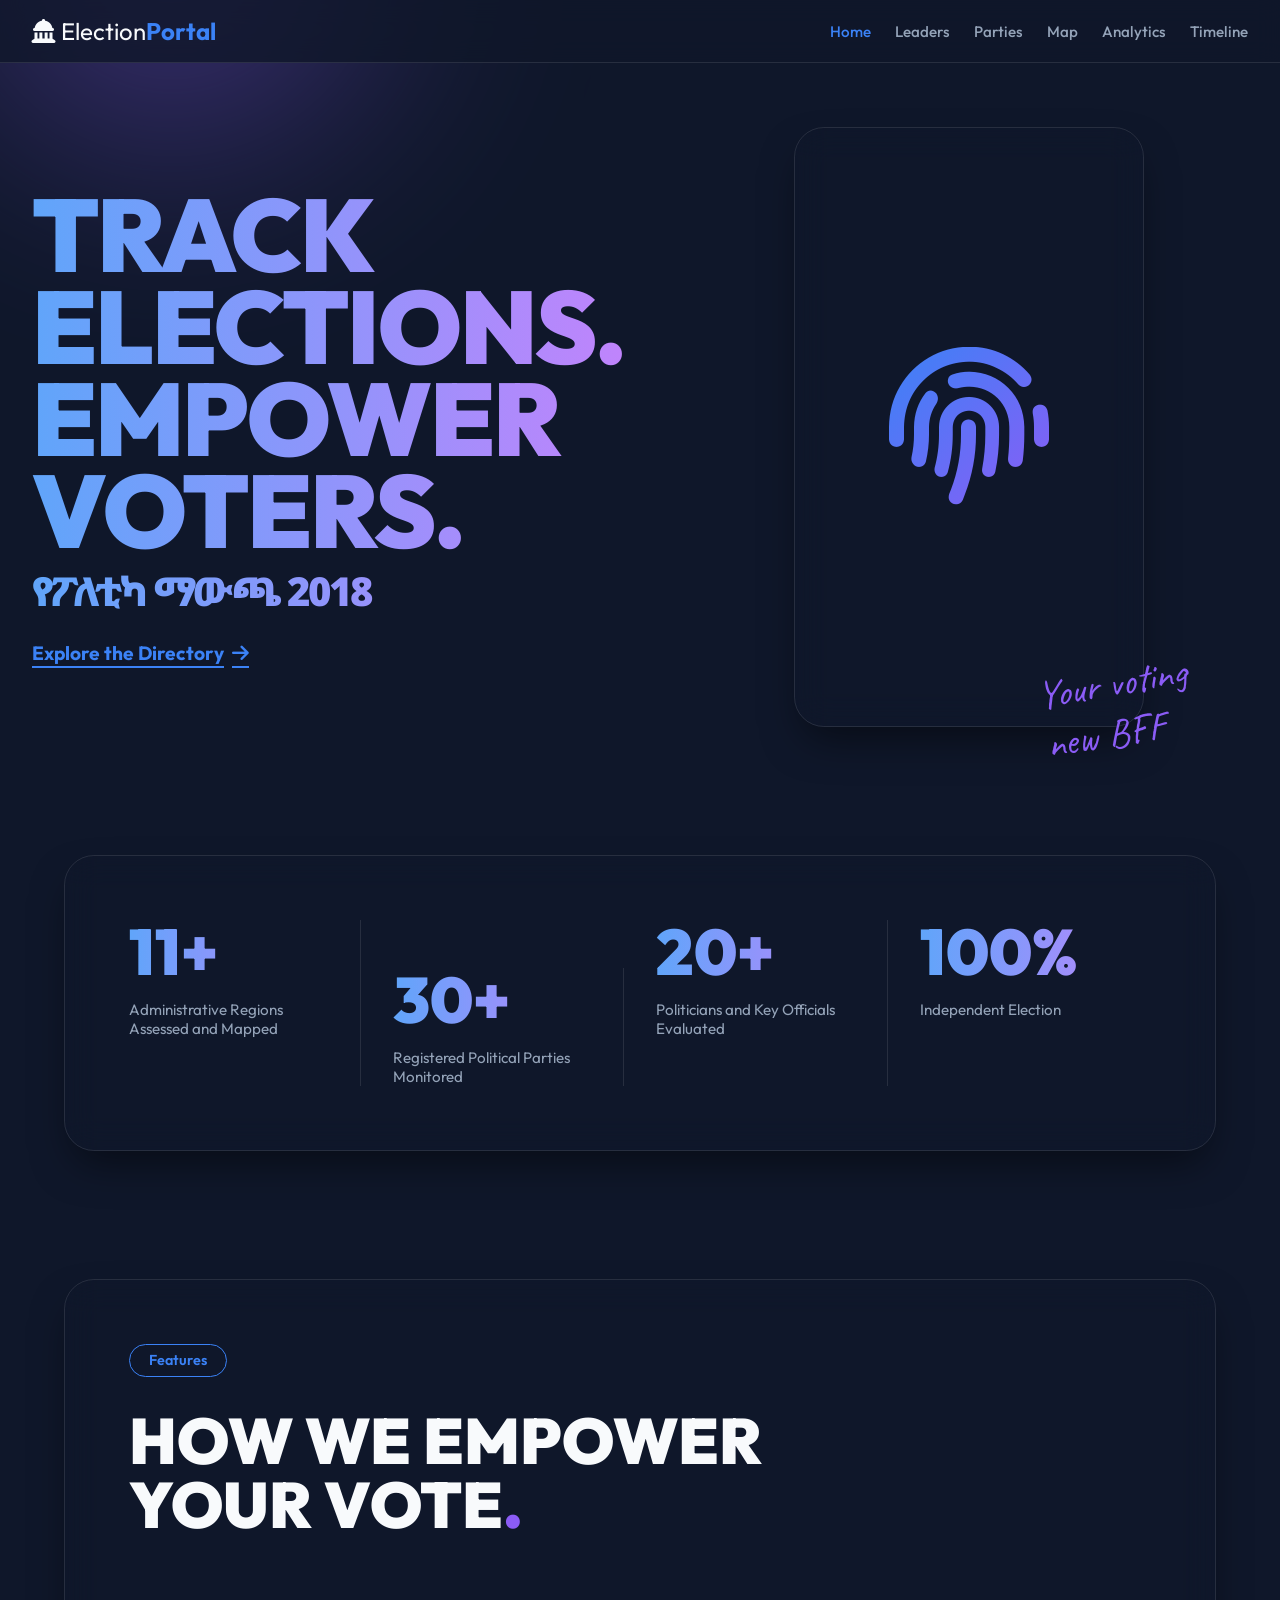
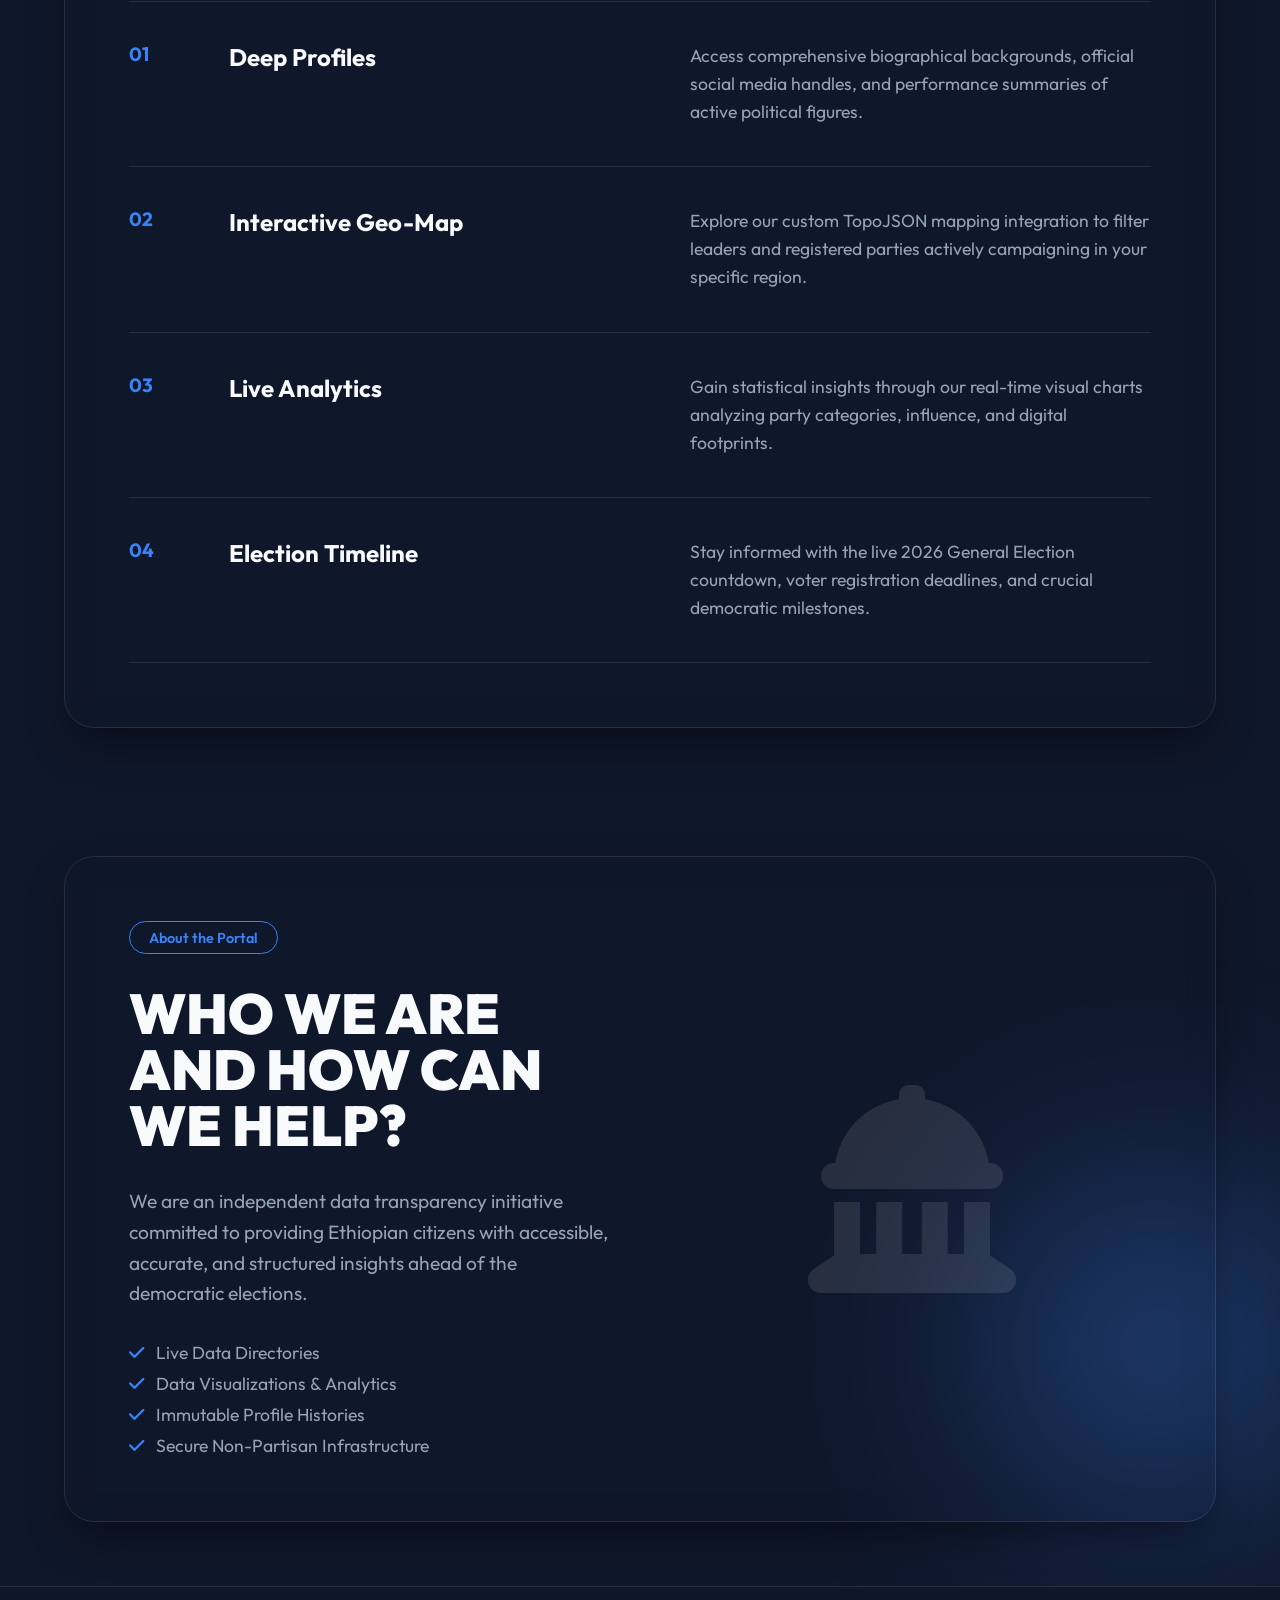
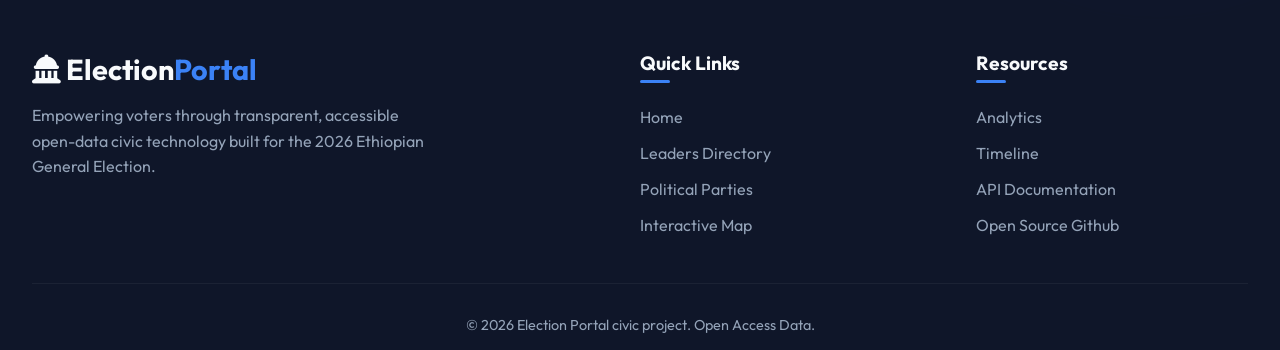
==== commit 8107a73c: "Add files via upload" ====
--- a/index.html
+++ b/index.html
@@ -81,7 +81,7 @@
 
         .hero-image-wrapper {
             background: transparent;
-            border: 3px solid var(--card-border);
+            border: 1px solid var(--card-border);
             width: 350px;
             height: 600px;
             position: relative;
@@ -132,7 +132,7 @@
         }
 
         .glass-panel {
-            background: var(--card-bg);
+            background: transparent;
             border: 1px solid var(--card-border);
             border-radius: 30px;
             backdrop-filter: blur(16px);
@@ -188,7 +188,7 @@
         .pill-badge {
             border: 1px solid var(--accent-1);
             color: var(--accent-1);
-            background: rgba(59, 130, 246, 0.1);
+            background: transparent;
             padding: 0.4rem 1.2rem;
             border-radius: 50px;
             font-size: 0.9rem;
@@ -241,6 +241,7 @@
 
         /* --- DARK ABOUT SECTION --- */
         .about-section {
+            background: transparent;
             display: grid;
             grid-template-columns: 1fr 1fr;
             gap: 4rem;
--- a/css/style.css
+++ b/css/style.css
@@ -191,7 +191,7 @@
 
 /* Glassmorphism Card Style */
 .card {
-    background: var(--card-bg);
+    background: transparent;
     border: 1px solid var(--card-border);
     border-radius: 20px;
     padding: 2rem 1.5rem;
@@ -221,7 +221,7 @@
 .card:hover {
     transform: translateY(-8px);
     box-shadow: 0 20px 40px -10px rgba(0, 0, 0, 0.5);
-    background: rgba(30, 41, 59, 0.85);
+    background: transparent;
 }
 
 .card:hover::before {
@@ -526,7 +526,7 @@
 .profile-detail-container {
     max-width: 900px;
     margin: 3rem auto;
-    background: var(--card-bg);
+    background: transparent;
     border: 1px solid var(--card-border);
     border-radius: 20px;
     padding: 3rem;
